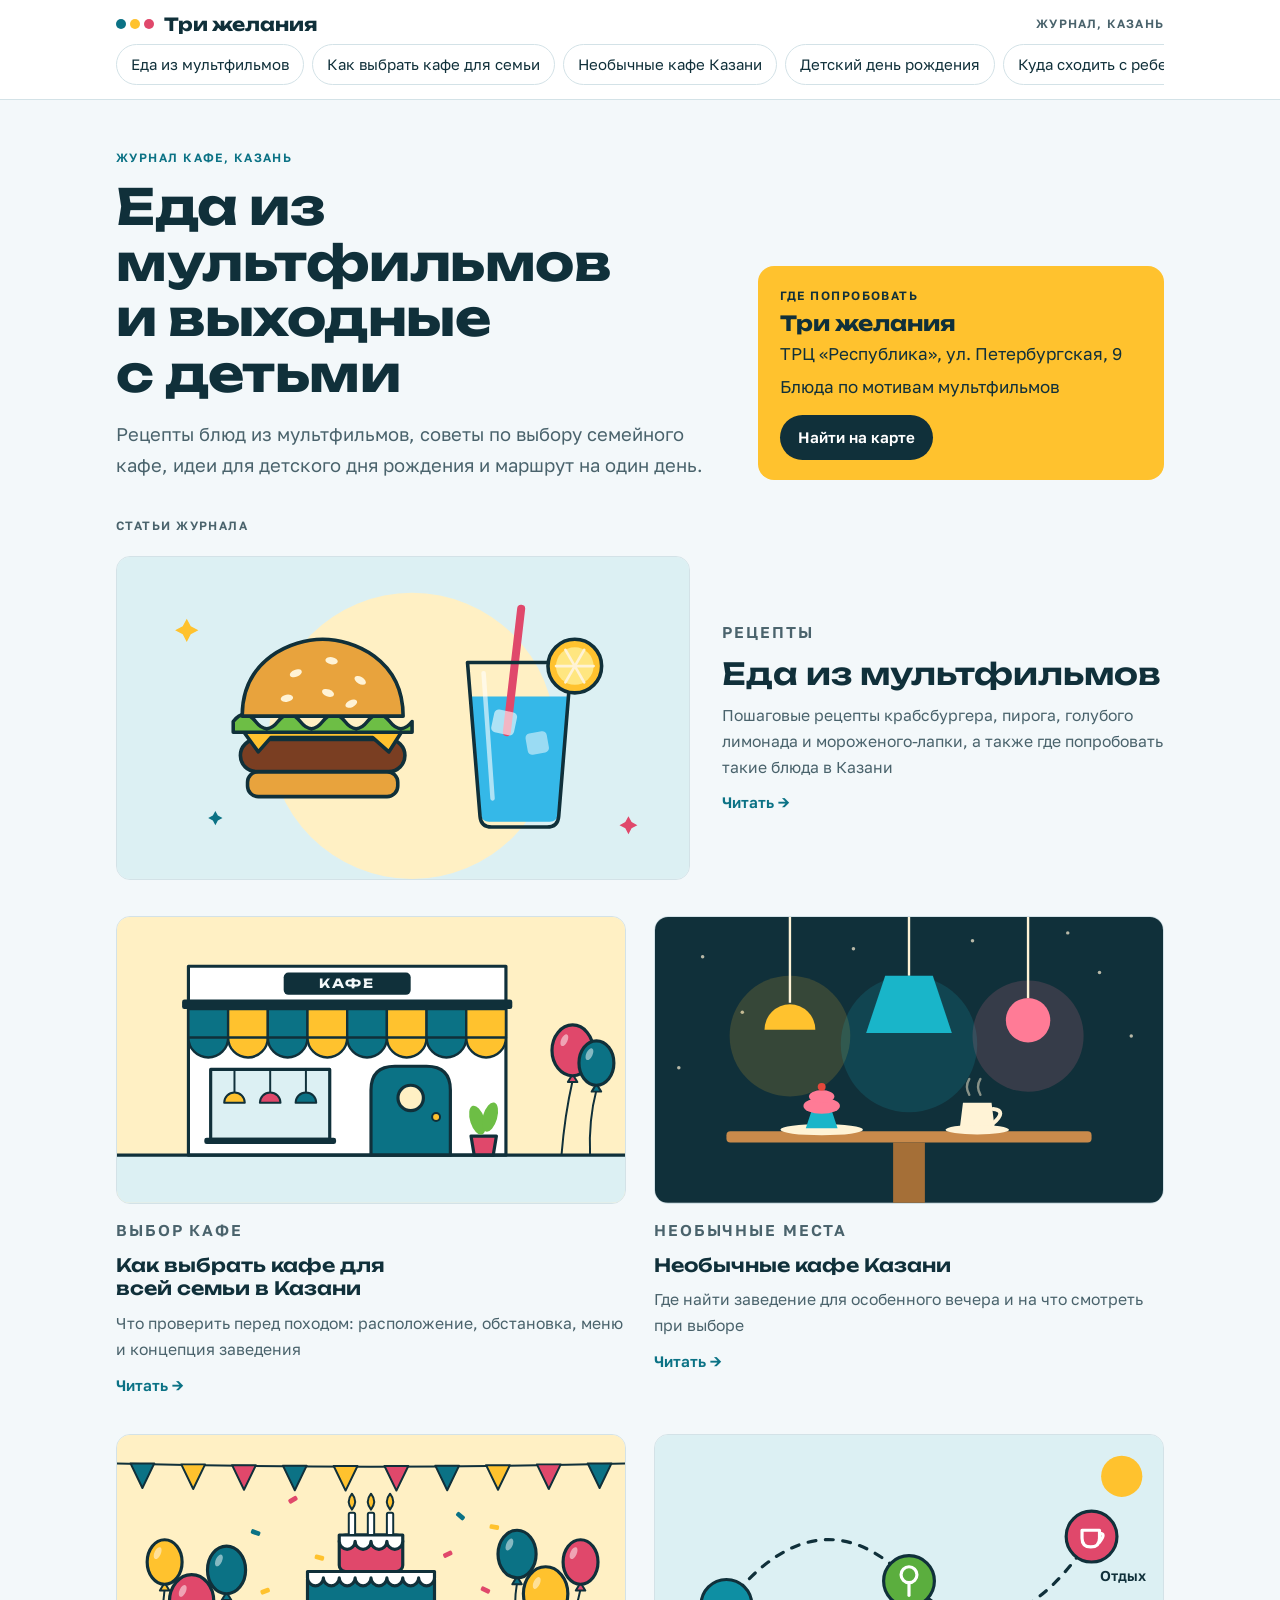
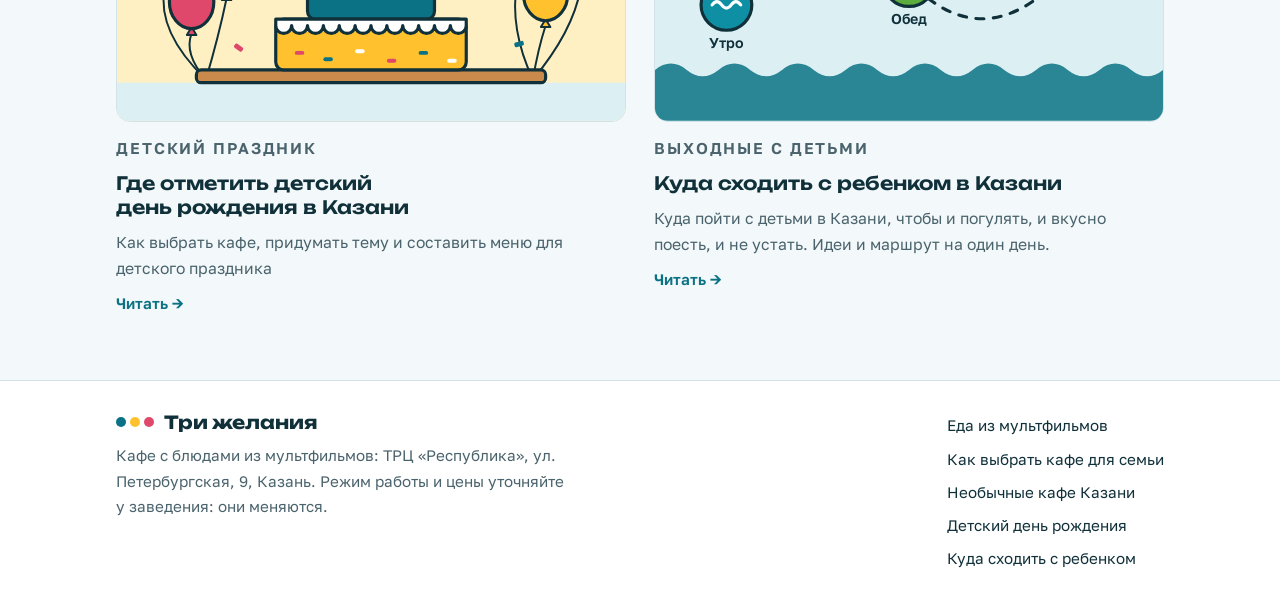
==== index.html @ 980287d1 "first commit" ====
<!doctype html><html><head><meta charset=utf8><meta name=viewport content="width=device-width,initial-scale=1,viewport-fit=cover"><style>:root{color-scheme:light;box-sizing:border-box;padding-top:env(safe-area-inset-top,0px);padding-bottom:env(safe-area-inset-bottom,0px)}html{scroll-padding-top:env(safe-area-inset-top,0px)}body{margin:0;padding:0;font:14px -apple-system,BlinkMacSystemFont,sans-serif;background:#fff;color:#000}img{max-width:100%}[hidden]:not([hidden=until-found i]){display:none!important}</style></head><body>
<title>Журнал «Три желания»</title><meta name="claude:viewport-fit-sides" content="cover"><meta name="description" content="Рецепты блюд из мультфильмов, советы по выбору семейного кафе, идеи для детского дня рождения и маршруты для выходных с детьми в Казани."><meta property="og:title" content="Журнал «Три желания»"><meta property="og:description" content="Рецепты блюд из мультфильмов, советы по выбору семейного кафе, идеи для детского дня рождения и маршруты для выходных с детьми в Казани."><meta property="og:type" content="website"><meta property="og:locale" content="ru_RU"><link rel="preconnect" href="https://fonts.googleapis.com"><link rel="preconnect" href="https://fonts.gstatic.com" crossorigin><link rel="stylesheet" href="https://fonts.googleapis.com/css2?family=Golos+Text:wght@400;500;600;700&family=Unbounded:wght@500;600;700&display=swap"><style>/* Сетка 1080px. На статье колонка текста 680px и липкая карточка кафе справа. Бирюза + солнечно-жёлтый + ягодный, Unbounded для заголовков, Golos Text для текста. */
:root{
  --bg:#F3F8FA; --surface:#FFFFFF; --ink:#10303A; --ink-2:#4A636C; --line:#D3E2E7;
  --sea:#0B7285; --sea-soft:#DCF0F3; --sun:#FFC22E; --sun-soft:#FFF0C4; --berry:#E0486B;
  --on-sun:#10303A; --on-sun-text:#FFFFFF;
  --f-display:'Unbounded','Arial Black',system-ui,sans-serif;
  --f-body:'Golos Text',system-ui,-apple-system,'Segoe UI',Roboto,Arial,sans-serif;
}
@media (prefers-color-scheme:dark){
  :root:not([data-theme="light"]){
    --bg:#0C1A20; --surface:#13262E; --ink:#E6F2F5; --ink-2:#9DB6BE; --line:#25414B;
    --sea:#5CD6E6; --sea-soft:#12363F; --sun:#FFC94D; --sun-soft:#3A3216; --berry:#FF7B96;
    color-scheme:dark;
  }
}
:root[data-theme="dark"]{
  --bg:#0C1A20; --surface:#13262E; --ink:#E6F2F5; --ink-2:#9DB6BE; --line:#25414B;
  --sea:#5CD6E6; --sea-soft:#12363F; --sun:#FFC94D; --sun-soft:#3A3216; --berry:#FF7B96;
  color-scheme:dark;
}

*,*::before,*::after{box-sizing:border-box}
:root{padding-block:env(safe-area-inset-top,0px) env(safe-area-inset-bottom,0px)}
html{-webkit-text-size-adjust:100%}
body{margin:0;background:var(--bg);color:var(--ink);font:400 17px/1.65 var(--f-body);-webkit-font-smoothing:antialiased}
a{color:var(--sea);text-underline-offset:3px}
a:focus-visible{outline:3px solid var(--sea);outline-offset:3px;border-radius:4px}
h1,h2,h3,h4{margin:0}

.wrap{max-width:1080px;margin:0 auto;padding-left:max(16px,env(safe-area-inset-left,0px));padding-right:max(16px,env(safe-area-inset-right,0px))}

/* Шапка */
.site-head{background:var(--surface);border-bottom:1px solid var(--line)}
.head-row{display:flex;align-items:center;justify-content:space-between;gap:12px;padding-block:14px 10px}
.logo{display:flex;align-items:center;gap:10px;font:700 18px/1 var(--f-display);color:var(--ink);text-decoration:none}
.dots{display:flex;gap:4px}
.dots i{display:block;width:10px;height:10px;border-radius:50%}
.dots i:nth-child(1){background:var(--sea)}
.dots i:nth-child(2){background:var(--sun)}
.dots i:nth-child(3){background:var(--berry)}
.head-sub{font-size:12px;letter-spacing:.1em;text-transform:uppercase;color:var(--ink-2);font-weight:600}
.nav{display:flex;gap:8px;overflow-x:auto;padding-bottom:14px;scrollbar-width:thin}
.nav a{flex:none;white-space:nowrap;padding:7px 14px;border-radius:999px;font-size:15px;color:var(--ink);text-decoration:none;border:1px solid var(--line);transition:border-color .15s}
.nav a:hover{border-color:var(--sea)}
.nav a[aria-current="page"]{background:var(--ink);color:var(--bg);border-color:var(--ink)}

/* Главная */
.hero{padding-block:48px 36px}
.hero-grid{display:grid;grid-template-columns:minmax(0,1.5fr) minmax(0,1fr);gap:32px;align-items:end}
.eyebrow{margin:0;font-size:12px;letter-spacing:.12em;text-transform:uppercase;color:var(--sea);font-weight:600}
.hero h1{font:700 clamp(1.9rem,4.6vw,3.1rem)/1.12 var(--f-display);margin:12px 0 18px;text-wrap:balance;letter-spacing:-.01em}
.hero .lead{margin:0;font-size:1.15rem;max-width:34em;color:var(--ink-2)}
.sec-title{font-size:12px;letter-spacing:.12em;text-transform:uppercase;color:var(--ink-2);font-weight:600;margin:0 0 20px}
.grid{display:grid;grid-template-columns:repeat(2,minmax(0,1fr));gap:36px 28px;padding-bottom:64px}
.card{display:flex;flex-direction:column;gap:14px;text-decoration:none;color:var(--ink);min-width:0}
.card.feat{grid-column:1/-1;display:grid;grid-template-columns:minmax(0,1.3fr) minmax(0,1fr);gap:32px;align-items:center}
.card .art{border-radius:14px;overflow:hidden;border:1px solid var(--line)}
.card .art svg,.hero-art svg{display:block;width:100%;height:auto}
.card .txt{display:flex;flex-direction:column;gap:10px;min-width:0}
.card h2{font:600 1.15rem/1.3 var(--f-display);text-wrap:balance;transition:color .15s}
.card.feat h2{font-size:clamp(1.35rem,2.8vw,1.9rem);line-height:1.2}
.card p{margin:0;color:var(--ink-2);font-size:.98rem}
.card:hover h2{color:var(--sea)}
.card:focus-visible{outline:3px solid var(--sea);outline-offset:6px;border-radius:8px}
.read{font-weight:600;color:var(--sea);font-size:.95rem}

/* Карточка кафе */
.cafe{background:var(--sun);color:var(--on-sun);border-radius:16px;padding:20px 22px;display:grid;gap:6px}
.cafe .k{margin:0;font-size:12px;letter-spacing:.12em;text-transform:uppercase;font-weight:600}
.cafe .n{margin:0;font:700 1.3rem/1.2 var(--f-display)}
.cafe address{font-style:normal;line-height:1.45}
.cafe p{margin:0}
.btn{display:inline-block;margin-top:8px;justify-self:start;background:var(--on-sun);color:var(--on-sun-text);padding:10px 18px;border-radius:999px;font-weight:600;font-size:.95rem;text-decoration:none}
.btn:focus-visible{outline:3px solid var(--on-sun);outline-offset:3px}

/* Статья */
.crumbs{font-size:14px;color:var(--ink-2);padding-top:24px}
.crumbs a{color:var(--ink-2)}
.art-head{padding-block:14px 26px;max-width:900px}
.art-head h1{font:700 clamp(1.45rem,3.4vw,2.25rem)/1.22 var(--f-display);margin:10px 0 16px;text-wrap:balance}
.deck{margin:0;font-size:1.2rem;color:var(--ink-2);max-width:40em}
.hero-art{border-radius:16px;overflow:hidden;border:1px solid var(--line);margin-bottom:40px}
.layout{display:grid;grid-template-columns:minmax(0,680px) minmax(0,300px);gap:64px;align-items:start;padding-bottom:72px}
.prose{min-width:0;display:flex;flex-direction:column;gap:1rem}
.prose p{margin:0}
.prose .lead{font-size:1.15rem}
.prose h2{font:700 1.55rem/1.25 var(--f-body);margin-top:1.75rem;text-wrap:balance}
.prose h3{font:700 1.25rem/1.3 var(--f-body);margin-top:.75rem;text-wrap:balance}
.prose h4{font:600 1.05rem/1.4 var(--f-body);margin-top:.25rem}
.prose ul,.prose ol{margin:0;padding-left:1.25rem;display:grid;gap:6px}
.prose li::marker{color:var(--sea)}
.learn{background:var(--sea-soft);border-radius:14px;padding:18px 22px}
.learn .label{font-size:12px;letter-spacing:.12em;text-transform:uppercase;font-weight:600;color:var(--sea);margin-bottom:8px}
.learn ul{gap:4px}
ol.quick,ol.steps{list-style:none;padding:0}
ol.quick{gap:12px}
ol.quick li{counter-increment:q;display:grid;grid-template-columns:34px minmax(0,1fr);gap:14px;align-items:start}
ol.quick{counter-reset:q}
ol.quick li::before{content:counter(q);display:grid;place-items:center;width:34px;height:34px;border-radius:50%;background:var(--ink);color:var(--bg);font:700 13px/1 var(--f-display)}
ol.quick li span{padding-top:4px}
ul.check{list-style:none;padding:0;gap:8px}
ul.check li{display:grid;grid-template-columns:20px minmax(0,1fr);gap:12px}
ul.check li::before{content:"";width:18px;height:18px;margin-top:5px;border:2px solid var(--sea);border-radius:5px}
.tbl{overflow-x:auto;border:1px solid var(--line);border-radius:12px;background:var(--surface)}
.tbl table{width:100%;min-width:420px;border-collapse:collapse;font-size:.97rem;font-variant-numeric:tabular-nums}
.tbl th{background:var(--sea-soft);text-align:left;font-size:12px;letter-spacing:.08em;text-transform:uppercase;font-weight:600;padding:12px 16px}
.tbl td{padding:12px 16px;border-top:1px solid var(--line);vertical-align:top}
.tbl td:first-child{font-weight:600}
.tip{background:var(--sun-soft);border-radius:10px;padding:12px 16px}
.places{display:grid;grid-template-columns:repeat(2,minmax(0,1fr));gap:22px 28px}
.place{border-top:2px solid var(--ink);padding-top:12px;display:grid;gap:6px;align-content:start}
.place h4{margin:0}
.place p{font-size:.98rem}

/* Рецепт */
.recipe{position:relative;margin-top:2rem;background:var(--surface);border:1px solid var(--line);border-radius:16px;padding:22px;display:grid;gap:20px}
.recipe>svg{position:absolute;right:18px;top:-44px;width:72px;height:72px}
.r-head{display:flex;align-items:center;gap:18px;flex-wrap:wrap}
.r-head svg{width:72px;height:72px;flex:none}
.meta{display:flex;flex-wrap:wrap;gap:8px 12px;margin:0}
.meta div{background:var(--sea-soft);border-radius:10px;padding:8px 12px}
.meta dt{font-size:11px;letter-spacing:.1em;text-transform:uppercase;color:var(--ink-2);font-weight:600}
.meta dd{margin:0;font-weight:600}
.r-body{display:grid;grid-template-columns:minmax(0,1fr) minmax(0,1.35fr);gap:24px}
.recipe h4{margin:0 0 10px;font-size:12px;letter-spacing:.1em;text-transform:uppercase;color:var(--ink-2);font-weight:600}
.recipe ul{padding-left:1.1rem;gap:4px}
ol.steps{gap:10px;margin:0}
ol.steps{counter-reset:s}
ol.steps li{counter-increment:s;display:grid;grid-template-columns:22px minmax(0,1fr);gap:10px}
ol.steps li::before{content:counter(s);font:700 15px/1.65 var(--f-display);color:var(--sea)}

/* Низ статьи */
.pager{display:grid;grid-template-columns:repeat(2,minmax(0,1fr));gap:16px;margin-top:2rem}
.pager a{display:grid;gap:4px;padding:16px 18px;border:1px solid var(--line);border-radius:12px;text-decoration:none;color:var(--ink);background:var(--surface);transition:border-color .15s}
.pager a:hover{border-color:var(--sea)}
.pager small{font-size:12px;letter-spacing:.1em;text-transform:uppercase;color:var(--ink-2);font-weight:600}
.pager b{font-weight:600;line-height:1.35}
.pager .next{text-align:right}
.aside{position:sticky;top:calc(20px + env(safe-area-inset-top,0px));display:grid;gap:28px}
.more h3{font:600 12px/1.4 var(--f-body);letter-spacing:.12em;text-transform:uppercase;color:var(--ink-2);margin-bottom:6px}
.more a{display:block;padding:12px 0;border-top:1px solid var(--line);color:var(--ink);text-decoration:none;font-weight:500;line-height:1.4}
.more a:hover{color:var(--sea)}
.more a small{display:block;font-size:12px;color:var(--ink-2);font-weight:500}

/* Подвал */
.site-foot{background:var(--surface);border-top:1px solid var(--line)}
.foot{display:flex;flex-wrap:wrap;gap:28px 56px;justify-content:space-between;padding-block:32px}
.foot p{margin:0;color:var(--ink-2);font-size:.95rem;max-width:30em}
.foot .logo{margin-bottom:12px}
.foot ul{list-style:none;margin:0;padding:0;display:grid;gap:8px;font-size:.95rem}
.foot ul a{color:var(--ink);text-decoration:none}
.foot ul a:hover{color:var(--sea)}

/* Иллюстрации */
.a-bg1{fill:var(--sea-soft)}.a-bg2{fill:var(--sun-soft)}.a-surface{fill:var(--surface)}.a-ink{fill:var(--ink)}
.a-sea{fill:var(--sea)}.a-sun{fill:var(--sun)}.a-berry{fill:var(--berry)}
.o{stroke:var(--ink);stroke-width:4;stroke-linejoin:round;stroke-linecap:round}
.o3{stroke:var(--ink);stroke-width:3;stroke-linejoin:round;stroke-linecap:round}
.o2{stroke:var(--ink);stroke-width:2.5;stroke-linejoin:round}
.str{fill:none;stroke:var(--ink);stroke-width:2.5;stroke-linecap:round}
.bun{fill:#E8A33D}.patty{fill:#7A3E22}.leaf{fill:#6DBE45}.cheese{fill:#FFC22E}.blue{fill:#35B8E8}.cream{fill:#FFF3D6}
.choco{fill:#6B3A22}.night{fill:#10303A}.wood{fill:#C98A4B}.wood2{fill:#A56F37}.red{fill:#E5483B}.lem{fill:#FFE680}
.teal{fill:#0E8FA3}.pink{fill:#FF7B96}.aqua{fill:#19B5C9}.flame{fill:#FFC22E}.hl{fill:#fff;fill-opacity:.5}
.straw{fill:none;stroke:var(--berry);stroke-width:9;stroke-linecap:round}
.sign-t{font:700 16px 'Unbounded',sans-serif;fill:var(--bg);letter-spacing:.15em}
.lbl{font:600 18px 'Golos Text',system-ui,sans-serif;fill:var(--ink)}
.ic{fill:none;stroke:#fff;stroke-width:4;stroke-linecap:round;stroke-linejoin:round}
.route{fill:none;stroke:var(--ink);stroke-width:4;stroke-dasharray:10 12;stroke-linecap:round}
.mug{fill:none;stroke:#FFF3D6;stroke-width:5;stroke-linecap:round}
.steam{fill:none;stroke:#FFF3D6;stroke-opacity:.5;stroke-width:3;stroke-linecap:round}
.drip{fill:none;stroke:#6B3A22;stroke-width:5;stroke-linecap:round}
.ico .o{stroke-width:3}

@media (max-width:960px){
  .layout{grid-template-columns:minmax(0,1fr);gap:44px}
  .aside{position:static}
}
@media (max-width:820px){
  .hero-grid{grid-template-columns:minmax(0,1fr)}
}
@media (max-width:720px){
  body{font-size:16.5px}
  .grid{grid-template-columns:minmax(0,1fr)}
  .card.feat{grid-template-columns:minmax(0,1fr);gap:14px}
  .places{grid-template-columns:minmax(0,1fr)}
  .prose h2{font-size:1.4rem}
  .hero{padding-block:32px 28px}
}
@media (max-width:640px){
  .r-body{grid-template-columns:minmax(0,1fr)}
  .pager{grid-template-columns:minmax(0,1fr)}
  .pager .next{text-align:left}
  .recipe{padding:18px}
}
@media (prefers-reduced-motion:reduce){*{transition:none!important}}
</style><header class="site-head"><div class="wrap"><div class="head-row"><a class="logo" href="index.html"><span class="dots" aria-hidden="true"><i></i><i></i><i></i></span>Три желания</a><span class="head-sub">Журнал, Казань</span></div><nav class="nav" aria-label="Статьи журнала"><a href="eda-iz-multfilmov.html">Еда из мультфильмов</a><a href="kafe-dlya-semi.html">Как выбрать кафе для семьи</a><a href="neobychnye-kafe.html">Необычные кафе Казани</a><a href="detskiy-den-rozhdeniya.html">Детский день рождения</a><a href="kuda-shodit-s-rebenkom.html">Куда сходить с ребенком</a></nav></div></header><section class="hero"><div class="wrap"><div class="hero-grid"><div><p class="eyebrow">Журнал кафе, Казань</p><h1>Еда из мультфильмов и выходные с детьми</h1><p class="lead">Рецепты блюд из мультфильмов, советы по выбору семейного кафе, идеи для детского дня рождения и маршрут на один день.</p></div><div class="cafe"><p class="k">Где попробовать</p><p class="n">Три желания</p><address>ТРЦ «Республика», ул. Петербургская, 9</address><p>Блюда по мотивам мультфильмов</p><a class="btn" href="https://yandex.ru/maps/?text=%D0%9A%D0%B0%D0%B7%D0%B0%D0%BD%D1%8C%2C%20%D1%83%D0%BB%D0%B8%D1%86%D0%B0%20%D0%9F%D0%B5%D1%82%D0%B5%D1%80%D0%B1%D1%83%D1%80%D0%B3%D1%81%D0%BA%D0%B0%D1%8F%2C%209" target="_blank" rel="noopener">Найти на карте</a></div></div></div></section><main class="wrap"><h2 class="sec-title">Статьи журнала</h2><div class="grid"><a class="card feat" href="eda-iz-multfilmov.html"><div class="art"><svg viewBox="0 0 640 360" xmlns="http://www.w3.org/2000/svg" role="img" aria-label="Бургер и стакан голубого лимонада" class=""><rect width="640" height="360" class="a-bg1"/><circle cx="330" cy="200" r="160" class="a-bg2"/><rect x="146" y="240" width="168" height="28" rx="12" class="bun o"/><rect x="138" y="204" width="184" height="36" rx="18" class="patty o"/><path d="M142 196 H318 L304 218 L286 202 H172 L158 218 Z" class="cheese o"/><path d="M130 184 q12.5 -16 25 0 t25 0 t25 0 t25 0 t25 0 t25 0 t25 0 t25 0 v12 h-200 z" class="leaf o"/><path d="M140 178 C140 114 196 92 230 92 C264 92 320 114 320 178 Z" class="bun o"/><ellipse cx="200" cy="130" rx="7" ry="4" class="cream" transform="rotate(-20 200 130)"/><ellipse cx="240" cy="116" rx="7" ry="4" class="cream" transform="rotate(10 240 116)"/><ellipse cx="272" cy="138" rx="7" ry="4" class="cream" transform="rotate(30 272 138)"/><ellipse cx="190" cy="158" rx="7" ry="4" class="cream" transform="rotate(-10 190 158)"/><ellipse cx="236" cy="152" rx="7" ry="4" class="cream" transform="rotate(20 236 152)"/><ellipse cx="262" cy="164" rx="7" ry="4" class="cream" transform="rotate(-25 262 164)"/><path d="M396 156 H504 L493 288 Q492 296 484 296 H416 Q408 296 407 288 Z" class="blue"/><path d="M452 58 L436 196" class="straw"/><rect x="420" y="172" width="26" height="26" rx="5" fill="#fff" fill-opacity=".6" transform="rotate(12 433 185)"/><rect x="458" y="196" width="24" height="24" rx="5" fill="#fff" fill-opacity=".5" transform="rotate(-10 470 208)"/><path d="M392 118 H508 L494 290 Q493 302 481 302 H419 Q407 302 406 290 Z" fill="none" class="o"/><path d="M410 130 L420 270" stroke="#fff" stroke-opacity=".6" stroke-width="5" stroke-linecap="round" fill="none"/><circle cx="512" cy="122" r="30" class="a-sun o"/><circle cx="512" cy="122" r="21" class="lem"/><path d="M491.0 122.0 L533.0 122.0" stroke="#FFF3D6" stroke-width="3" stroke-linecap="round"/><path d="M501.5 103.8 L522.5 140.2" stroke="#FFF3D6" stroke-width="3" stroke-linecap="round"/><path d="M522.5 103.8 L501.5 140.2" stroke="#FFF3D6" stroke-width="3" stroke-linecap="round"/><polygon points="78.0,69.0 82.5,77.5 91.0,82.0 82.5,86.5 78.0,95.0 73.5,86.5 65.0,82.0 73.5,77.5" class="a-sun"/><polygon points="572.0,290.0 575.5,296.5 582.0,300.0 575.5,303.5 572.0,310.0 568.5,303.5 562.0,300.0 568.5,296.5" class="a-berry"/><polygon points="110.0,284.0 112.8,289.2 118.0,292.0 112.8,294.8 110.0,300.0 107.2,294.8 102.0,292.0 107.2,289.2" class="a-sea"/></svg></div><div class="txt"><p class="eyebrow">Рецепты</p><h2>Еда из мультфильмов</h2><p>Пошаговые рецепты крабсбургера, пирога, голубого лимонада и мороженого-лапки, а также где попробовать такие блюда в Казани</p><span class="read">Читать →</span></div></a><a class="card" href="kafe-dlya-semi.html"><div class="art"><svg viewBox="0 0 640 360" xmlns="http://www.w3.org/2000/svg" role="img" aria-label="Фасад семейного кафе с полосатым навесом и воздушными шарами" class=""><rect width="640" height="360" class="a-bg2"/><rect y="300" width="640" height="60" class="a-bg1"/><path d="M574 206 Q564 250.0 560 300" class="str"/><path d="M568 208 L574 198 L580 208 Z" class="a-berry o2"/><ellipse cx="574" cy="168" rx="26" ry="32" class="a-berry o"/><ellipse cx="563.6" cy="155.2" rx="4" ry="8" class="hl" transform="rotate(25 563.6 155.2)"/><path d="M604 218 Q594 256.0 596 300" class="str"/><path d="M598 220 L604 210 L610 220 Z" class="a-sea o2"/><ellipse cx="604" cy="184" rx="22" ry="28" class="a-sea o"/><ellipse cx="595.2" cy="172.8" rx="4" ry="8" class="hl" transform="rotate(25 595.2 172.8)"/><rect x="90" y="62" width="400" height="238" class="a-surface o"/><rect x="210" y="70" width="160" height="28" rx="6" class="a-ink"/><text x="290" y="90" text-anchor="middle" class="sign-t">КАФЕ</text><rect x="82" y="104" width="416" height="12" rx="3" class="a-ink"/><rect x="90" y="116" width="50" height="36" class="a-sea o3"/><path d="M90 152 a25 25 0 0 0 50 0 Z" class="a-sea o3"/><rect x="140" y="116" width="50" height="36" class="a-sun o3"/><path d="M140 152 a25 25 0 0 0 50 0 Z" class="a-sun o3"/><rect x="190" y="116" width="50" height="36" class="a-sea o3"/><path d="M190 152 a25 25 0 0 0 50 0 Z" class="a-sea o3"/><rect x="240" y="116" width="50" height="36" class="a-sun o3"/><path d="M240 152 a25 25 0 0 0 50 0 Z" class="a-sun o3"/><rect x="290" y="116" width="50" height="36" class="a-sea o3"/><path d="M290 152 a25 25 0 0 0 50 0 Z" class="a-sea o3"/><rect x="340" y="116" width="50" height="36" class="a-sun o3"/><path d="M340 152 a25 25 0 0 0 50 0 Z" class="a-sun o3"/><rect x="390" y="116" width="50" height="36" class="a-sea o3"/><path d="M390 152 a25 25 0 0 0 50 0 Z" class="a-sea o3"/><rect x="440" y="116" width="50" height="36" class="a-sun o3"/><path d="M440 152 a25 25 0 0 0 50 0 Z" class="a-sun o3"/><rect x="118" y="192" width="150" height="88" class="a-bg1 o"/><path d="M148 192 V220" class="str"/><path d="M135 234 a13 13 0 0 1 26 0 Z" class="a-sun o2"/><path d="M193 192 V220" class="str"/><path d="M180 234 a13 13 0 0 1 26 0 Z" class="a-berry o2"/><path d="M238 192 V220" class="str"/><path d="M225 234 a13 13 0 0 1 26 0 Z" class="a-sea o2"/><rect x="110" y="278" width="166" height="8" rx="3" class="a-ink"/><path d="M320 300 V218 Q320 188 350 188 H390 Q420 188 420 218 V300 Z" class="a-sea o"/><circle cx="370" cy="228" r="16" class="a-bg2 o"/><circle cx="402" cy="252" r="5" class="a-sun o2"/><path d="M446 276 H478 L474 300 H450 Z" class="a-berry o"/><ellipse cx="454" cy="256" rx="9" ry="19" class="leaf" transform="rotate(-18 454 256)"/><ellipse cx="470" cy="252" rx="9" ry="19" class="leaf" transform="rotate(16 470 252)"/><path d="M0 300 H640" fill="none" class="o"/></svg></div><div class="txt"><p class="eyebrow">Выбор кафе</p><h2>Как выбрать кафе для всей семьи в Казани</h2><p>Что проверить перед походом: расположение, обстановка, меню и концепция заведения</p><span class="read">Читать →</span></div></a><a class="card" href="neobychnye-kafe.html"><div class="art"><svg viewBox="0 0 640 360" xmlns="http://www.w3.org/2000/svg" role="img" aria-label="Три подвесных светильника над столом с десертом и чашкой" class=""><rect width="640" height="360" class="night"/><circle cx="60" cy="50" r="2.2" fill="#FFF3D6" fill-opacity=".7"/><circle cx="110" cy="120" r="2.2" fill="#FFF3D6" fill-opacity=".7"/><circle cx="250" cy="40" r="2.2" fill="#FFF3D6" fill-opacity=".7"/><circle cx="400" cy="30" r="2.2" fill="#FFF3D6" fill-opacity=".7"/><circle cx="560" cy="70" r="2.2" fill="#FFF3D6" fill-opacity=".7"/><circle cx="600" cy="150" r="2.2" fill="#FFF3D6" fill-opacity=".7"/><circle cx="30" cy="190" r="2.2" fill="#FFF3D6" fill-opacity=".7"/><circle cx="520" cy="20" r="2.2" fill="#FFF3D6" fill-opacity=".7"/><circle cx="350" cy="110" r="2.2" fill="#FFF3D6" fill-opacity=".7"/><circle cx="170" cy="150" r="76" fill="#FFC22E" fill-opacity=".16"/><circle cx="320" cy="160" r="86" fill="#19B5C9" fill-opacity=".16"/><circle cx="470" cy="150" r="70" fill="#FF7B96" fill-opacity=".16"/><path d="M170 0 V108 M320 0 V74 M470 0 V102" stroke="#FFF3D6" stroke-width="3" fill="none"/><path d="M138 142 a32 32 0 0 1 64 0 Z" class="flame"/><path d="M290 74 H350 L374 146 H266 Z" class="aqua"/><circle cx="470" cy="130" r="28" class="pink"/><rect x="90" y="270" width="460" height="14" rx="5" class="wood"/><rect x="300" y="284" width="40" height="76" class="wood2"/><ellipse cx="210" cy="268" rx="52" ry="7" class="cream"/><path d="M190 266 L198 242 H222 L230 266 Z" class="aqua"/><ellipse cx="210" cy="238" rx="23" ry="10" class="pink"/><ellipse cx="210" cy="226" rx="16" ry="8" class="pink"/><circle cx="210" cy="214" r="5" class="red"/><path d="M384 266 L388 234 H424 L428 266 Z" class="cream"/><path d="M426 242 q18 2 0 18" class="mug"/><path d="M396 224 q-6 -10 0 -20 M410 224 q-6 -10 0 -20" class="steam"/><ellipse cx="406" cy="268" rx="40" ry="6" class="cream"/></svg></div><div class="txt"><p class="eyebrow">Необычные места</p><h2>Необычные кафе Казани</h2><p>Где найти заведение для особенного вечера и на что смотреть при выборе</p><span class="read">Читать →</span></div></a><a class="card" href="detskiy-den-rozhdeniya.html"><div class="art"><svg viewBox="0 0 640 360" xmlns="http://www.w3.org/2000/svg" role="img" aria-label="Праздничный торт со свечами, гирлянда и воздушные шары" class=""><rect width="640" height="360" class="a-bg2"/><rect y="312" width="640" height="48" class="a-bg1"/><path d="M0 36 Q320 44 640 36" class="str"/><path d="M17.0 35.8 L47.0 35.8 L32.0 66.8 Z" class="a-sea o2"/><path d="M81.0 37.0 L111.0 37.0 L96.0 68.0 Z" class="a-sun o2"/><path d="M145.0 38.0 L175.0 38.0 L160.0 69.0 Z" class="a-berry o2"/><path d="M209.0 38.6 L239.0 38.6 L224.0 69.6 Z" class="a-sea o2"/><path d="M273.0 39.0 L303.0 39.0 L288.0 70.0 Z" class="a-sun o2"/><path d="M337.0 39.0 L367.0 39.0 L352.0 70.0 Z" class="a-berry o2"/><path d="M401.0 38.6 L431.0 38.6 L416.0 69.6 Z" class="a-sea o2"/><path d="M465.0 38.0 L495.0 38.0 L480.0 69.0 Z" class="a-sun o2"/><path d="M529.0 37.0 L559.0 37.0 L544.0 68.0 Z" class="a-berry o2"/><path d="M593.0 35.8 L623.0 35.8 L608.0 66.8 Z" class="a-sea o2"/><path d="M94 250 Q84 276.0 112 308" class="str"/><path d="M88 252 L94 242 L100 252 Z" class="a-berry o2"/><ellipse cx="94" cy="210" rx="28" ry="34" class="a-berry o"/><ellipse cx="82.8" cy="196.4" rx="4" ry="8" class="hl" transform="rotate(25 82.8 196.4)"/><path d="M138 206 Q128 254.0 112 308" class="str"/><path d="M132 208 L138 198 L144 208 Z" class="a-sea o2"/><ellipse cx="138" cy="170" rx="24" ry="30" class="a-sea o"/><ellipse cx="128.4" cy="158.0" rx="4" ry="8" class="hl" transform="rotate(25 128.4 158.0)"/><path d="M60 194 Q50 248.0 112 308" class="str"/><path d="M54 196 L60 186 L66 196 Z" class="a-sun o2"/><ellipse cx="60" cy="160" rx="22" ry="28" class="a-sun o"/><ellipse cx="51.2" cy="148.8" rx="4" ry="8" class="hl" transform="rotate(25 51.2 148.8)"/><path d="M540 240 Q530 271.0 524 308" class="str"/><path d="M534 242 L540 232 L546 242 Z" class="a-sun o2"/><ellipse cx="540" cy="200" rx="28" ry="34" class="a-sun o"/><ellipse cx="528.8" cy="186.4" rx="4" ry="8" class="hl" transform="rotate(25 528.8 186.4)"/><path d="M584 194 Q574 248.0 524 308" class="str"/><path d="M578 196 L584 186 L590 196 Z" class="a-berry o2"/><ellipse cx="584" cy="160" rx="22" ry="28" class="a-berry o"/><ellipse cx="575.2" cy="148.8" rx="4" ry="8" class="hl" transform="rotate(25 575.2 148.8)"/><path d="M504 186 Q494 244.0 524 308" class="str"/><path d="M498 188 L504 178 L510 188 Z" class="a-sea o2"/><ellipse cx="504" cy="150" rx="24" ry="30" class="a-sea o"/><ellipse cx="494.4" cy="138.0" rx="4" ry="8" class="hl" transform="rotate(25 494.4 138.0)"/><rect x="100" y="296" width="440" height="16" rx="6" class="wood o"/><rect x="200" y="232" width="240" height="64" rx="10" class="a-sun o"/><rect x="240" y="172" width="160" height="60" rx="10" class="a-sea o"/><rect x="280" y="126" width="80" height="46" rx="8" class="a-berry o"/><path d="M200 240 a10 10 0 0 0 20 0 a10 10 0 0 0 20 0 a10 10 0 0 0 20 0 a10 10 0 0 0 20 0 a10 10 0 0 0 20 0 a10 10 0 0 0 20 0 a10 10 0 0 0 20 0 a10 10 0 0 0 20 0 a10 10 0 0 0 20 0 a10 10 0 0 0 20 0 a10 10 0 0 0 20 0 a10 10 0 0 0 20 0 V232 H200 Z" class="a-surface o"/><path d="M240 180 a10 10 0 0 0 20 0 a10 10 0 0 0 20 0 a10 10 0 0 0 20 0 a10 10 0 0 0 20 0 a10 10 0 0 0 20 0 a10 10 0 0 0 20 0 a10 10 0 0 0 20 0 a10 10 0 0 0 20 0 V172 H240 Z" class="a-surface o"/><path d="M280 134 a10 10 0 0 0 20 0 a10 10 0 0 0 20 0 a10 10 0 0 0 20 0 a10 10 0 0 0 20 0 V126 H280 Z" class="a-surface o"/><rect x="224" y="272" width="12" height="5" rx="2.5" class="a-berry"/><rect x="260" y="280" width="12" height="5" rx="2.5" class="a-sea"/><rect x="300" y="270" width="12" height="5" rx="2.5" class="a-surface"/><rect x="340" y="282" width="12" height="5" rx="2.5" class="a-berry"/><rect x="380" y="272" width="12" height="5" rx="2.5" class="a-sea"/><rect x="416" y="282" width="12" height="5" rx="2.5" class="a-surface"/><rect x="292" y="98" width="8" height="28" rx="2" class="a-surface o2"/><path d="M296 74 q8 10 0 20 q-8 -10 0 -20 Z" class="flame o2"/><rect x="316" y="98" width="8" height="28" rx="2" class="a-surface o2"/><path d="M320 74 q8 10 0 20 q-8 -10 0 -20 Z" class="flame o2"/><rect x="340" y="98" width="8" height="28" rx="2" class="a-surface o2"/><path d="M344 74 q8 10 0 20 q-8 -10 0 -20 Z" class="flame o2"/><rect x="170" y="118" width="12" height="6" rx="2" class="a-sea" transform="rotate(20 170 118)"/><rect x="215" y="82" width="12" height="6" rx="2" class="a-berry" transform="rotate(-30 215 82)"/><rect x="430" y="96" width="12" height="6" rx="2" class="a-sea" transform="rotate(40 430 96)"/><rect x="470" y="112" width="12" height="6" rx="2" class="a-sun" transform="rotate(10 470 112)"/><rect x="180" y="196" width="12" height="6" rx="2" class="a-sun" transform="rotate(-20 180 196)"/><rect x="460" y="190" width="12" height="6" rx="2" class="a-berry" transform="rotate(25 460 190)"/><rect x="150" y="262" width="12" height="6" rx="2" class="a-berry" transform="rotate(35 150 262)"/><rect x="500" y="262" width="12" height="6" rx="2" class="a-sea" transform="rotate(-15 500 262)"/><rect x="250" y="150" width="12" height="6" rx="2" class="a-sun" transform="rotate(15 250 150)"/><rect x="410" y="150" width="12" height="6" rx="2" class="a-berry" transform="rotate(-25 410 150)"/></svg></div><div class="txt"><p class="eyebrow">Детский праздник</p><h2>Где отметить детский день рождения в Казани</h2><p>Как выбрать кафе, придумать тему и составить меню для детского праздника</p><span class="read">Читать →</span></div></a><a class="card" href="kuda-shodit-s-rebenkom.html"><div class="art"><svg viewBox="0 0 640 360" xmlns="http://www.w3.org/2000/svg" role="img" aria-label="Маршрут на день: утренняя прогулка, обед и отдых" class=""><rect width="640" height="360" class="a-bg1"/><circle cx="588" cy="52" r="26" class="a-sun"/><path d="M0 296 q20 -16 40 0 t40 0 q20 -16 40 0 t40 0 q20 -16 40 0 t40 0 q20 -16 40 0 t40 0 q20 -16 40 0 t40 0 q20 -16 40 0 t40 0 q20 -16 40 0 t40 0 q20 -16 40 0 t40 0 V360 H0 Z" class="a-sea" fill-opacity=".85"/><path d="M90 214 C170 110 250 110 320 184 S470 250 550 128" class="route"/><circle cx="90" cy="214" r="32" class="teal o"/><path d="M72 214 q6 -8 12 0 t12 0 t12 0" class="ic"/><circle cx="320" cy="184" r="32" fill="#5BAE3E" class="o"/><circle cx="320" cy="176" r="10" class="ic"/><path d="M320 186 V202" class="ic"/><circle cx="550" cy="128" r="32" class="a-berry o"/><path d="M538 120 h22 v10 q0 11 -11 11 q-11 0 -11 -11 Z" class="ic"/><path d="M560 124 q9 0 0 11" class="ic"/><text x="90" y="268" text-anchor="middle" class="lbl">Утро</text><text x="320" y="238" text-anchor="middle" class="lbl">Обед</text><text x="590" y="184" text-anchor="middle" class="lbl">Отдых</text></svg></div><div class="txt"><p class="eyebrow">Выходные с детьми</p><h2>Куда сходить с ребенком в Казани</h2><p>Куда пойти с детьми в Казани, чтобы и погулять, и вкусно поесть, и не устать. Идеи и маршрут на один день.</p><span class="read">Читать →</span></div></a></div></main><footer class="site-foot"><div class="wrap foot"><div><a class="logo" href="index.html"><span class="dots" aria-hidden="true"><i></i><i></i><i></i></span>Три желания</a><p>Кафе с блюдами из мультфильмов: ТРЦ «Республика», ул. Петербургская, 9, Казань. Режим работы и цены уточняйте у заведения: они меняются.</p></div><ul><li><a href="eda-iz-multfilmov.html">Еда из мультфильмов</a></li><li><a href="kafe-dlya-semi.html">Как выбрать кафе для семьи</a></li><li><a href="neobychnye-kafe.html">Необычные кафе Казани</a></li><li><a href="detskiy-den-rozhdeniya.html">Детский день рождения</a></li><li><a href="kuda-shodit-s-rebenkom.html">Куда сходить с ребенком</a></li></ul></div></footer>
</body></html>
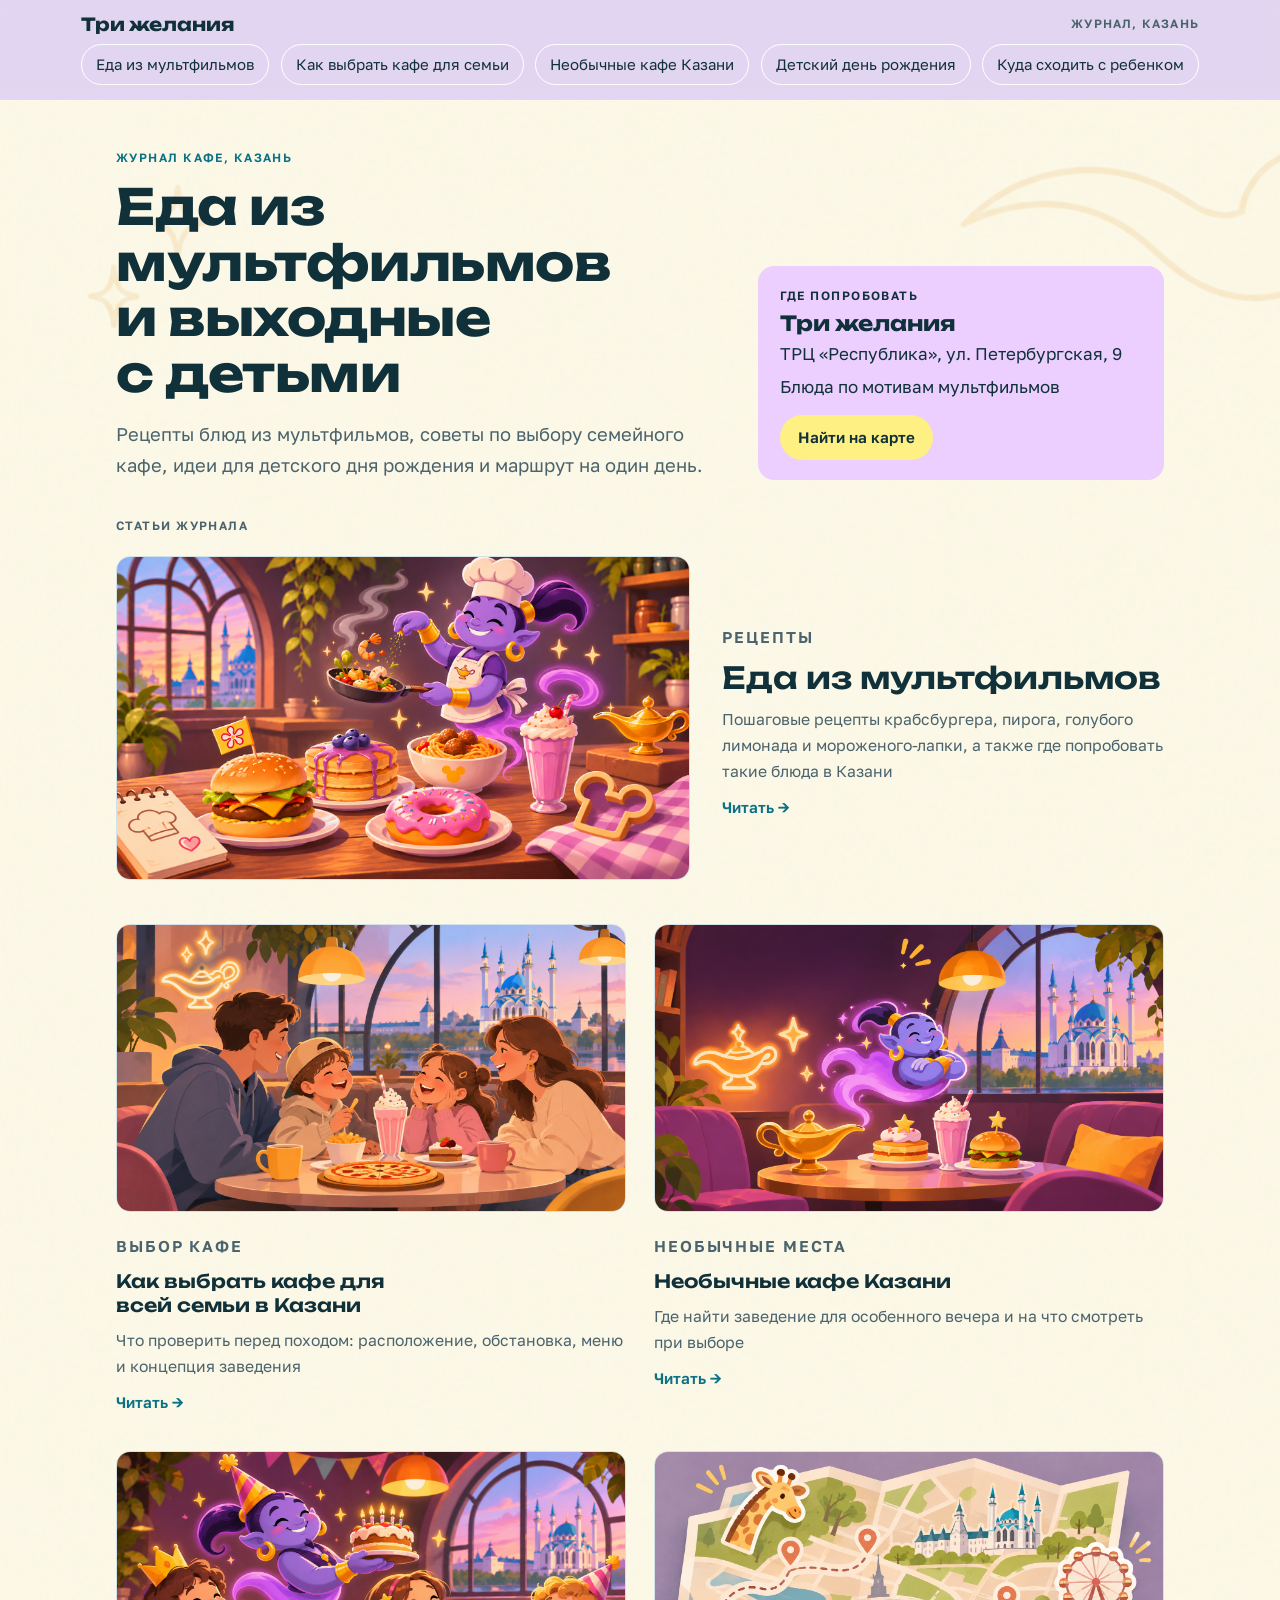
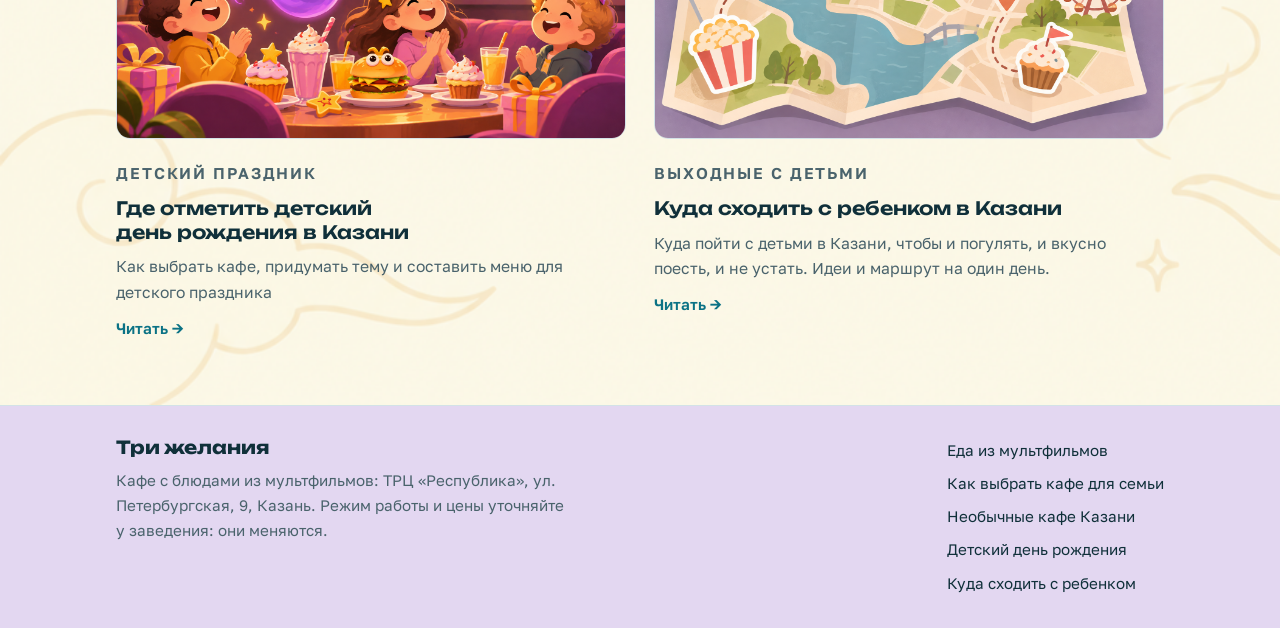
==== commit 350bfbc3: "fix: new fixes" ====
--- a/index.html
+++ b/index.html
@@ -1,198 +1,179 @@
-<!doctype html><html><head><meta charset=utf8><meta name=viewport content="width=device-width,initial-scale=1,viewport-fit=cover"><style>:root{color-scheme:light;box-sizing:border-box;padding-top:env(safe-area-inset-top,0px);padding-bottom:env(safe-area-inset-bottom,0px)}html{scroll-padding-top:env(safe-area-inset-top,0px)}body{margin:0;padding:0;font:14px -apple-system,BlinkMacSystemFont,sans-serif;background:#fff;color:#000}img{max-width:100%}[hidden]:not([hidden=until-found i]){display:none!important}</style></head><body>
-<title>Журнал «Три желания»</title><meta name="claude:viewport-fit-sides" content="cover"><meta name="description" content="Рецепты блюд из мультфильмов, советы по выбору семейного кафе, идеи для детского дня рождения и маршруты для выходных с детьми в Казани."><meta property="og:title" content="Журнал «Три желания»"><meta property="og:description" content="Рецепты блюд из мультфильмов, советы по выбору семейного кафе, идеи для детского дня рождения и маршруты для выходных с детьми в Казани."><meta property="og:type" content="website"><meta property="og:locale" content="ru_RU"><link rel="preconnect" href="https://fonts.googleapis.com"><link rel="preconnect" href="https://fonts.gstatic.com" crossorigin><link rel="stylesheet" href="https://fonts.googleapis.com/css2?family=Golos+Text:wght@400;500;600;700&family=Unbounded:wght@500;600;700&display=swap"><style>/* Сетка 1080px. На статье колонка текста 680px и липкая карточка кафе справа. Бирюза + солнечно-жёлтый + ягодный, Unbounded для заголовков, Golos Text для текста. */
-:root{
-  --bg:#F3F8FA; --surface:#FFFFFF; --ink:#10303A; --ink-2:#4A636C; --line:#D3E2E7;
-  --sea:#0B7285; --sea-soft:#DCF0F3; --sun:#FFC22E; --sun-soft:#FFF0C4; --berry:#E0486B;
-  --on-sun:#10303A; --on-sun-text:#FFFFFF;
-  --f-display:'Unbounded','Arial Black',system-ui,sans-serif;
-  --f-body:'Golos Text',system-ui,-apple-system,'Segoe UI',Roboto,Arial,sans-serif;
-}
-@media (prefers-color-scheme:dark){
-  :root:not([data-theme="light"]){
-    --bg:#0C1A20; --surface:#13262E; --ink:#E6F2F5; --ink-2:#9DB6BE; --line:#25414B;
-    --sea:#5CD6E6; --sea-soft:#12363F; --sun:#FFC94D; --sun-soft:#3A3216; --berry:#FF7B96;
-    color-scheme:dark;
-  }
-}
-:root[data-theme="dark"]{
-  --bg:#0C1A20; --surface:#13262E; --ink:#E6F2F5; --ink-2:#9DB6BE; --line:#25414B;
-  --sea:#5CD6E6; --sea-soft:#12363F; --sun:#FFC94D; --sun-soft:#3A3216; --berry:#FF7B96;
-  color-scheme:dark;
-}
+<!doctype html>
+<html lang="ru">
+<head>
+  <meta charset="utf-8">
+  <meta name="viewport" content="width=device-width, initial-scale=1">
+  <title>Журнал «Три желания»</title>
+  <meta name="description" content="Рецепты блюд из мультфильмов, советы по выбору семейного кафе, идеи для детского дня рождения и маршруты для выходных с детьми в Казани.">
+  <meta property="og:title" content="Журнал «Три желания»">
+  <meta property="og:description" content="Рецепты блюд из мультфильмов, советы по выбору семейного кафе, идеи для детского дня рождения и маршруты для выходных с детьми в Казани.">
+  <meta property="og:type" content="website">
+  <meta property="og:locale" content="ru_RU">
 
-*,*::before,*::after{box-sizing:border-box}
-:root{padding-block:env(safe-area-inset-top,0px) env(safe-area-inset-bottom,0px)}
-html{-webkit-text-size-adjust:100%}
-body{margin:0;background:var(--bg);color:var(--ink);font:400 17px/1.65 var(--f-body);-webkit-font-smoothing:antialiased}
-a{color:var(--sea);text-underline-offset:3px}
-a:focus-visible{outline:3px solid var(--sea);outline-offset:3px;border-radius:4px}
-h1,h2,h3,h4{margin:0}
+  <!-- Шрифты -->
+  <link rel="preconnect" href="https://fonts.googleapis.com">
+  <link rel="preconnect" href="https://fonts.gstatic.com" crossorigin>
+  <link rel="stylesheet" href="https://fonts.googleapis.com/css2?family=Golos+Text:wght@400;500;600;700&family=Unbounded:wght@500;600;700&display=swap">
 
-.wrap{max-width:1080px;margin:0 auto;padding-left:max(16px,env(safe-area-inset-left,0px));padding-right:max(16px,env(safe-area-inset-right,0px))}
+  <!-- Все стили сайта лежат в одном файле -->
+  <link rel="stylesheet" href="css/style.css">
+</head>
+<body>
 
-/* Шапка */
-.site-head{background:var(--surface);border-bottom:1px solid var(--line)}
-.head-row{display:flex;align-items:center;justify-content:space-between;gap:12px;padding-block:14px 10px}
-.logo{display:flex;align-items:center;gap:10px;font:700 18px/1 var(--f-display);color:var(--ink);text-decoration:none}
-.dots{display:flex;gap:4px}
-.dots i{display:block;width:10px;height:10px;border-radius:50%}
-.dots i:nth-child(1){background:var(--sea)}
-.dots i:nth-child(2){background:var(--sun)}
-.dots i:nth-child(3){background:var(--berry)}
-.head-sub{font-size:12px;letter-spacing:.1em;text-transform:uppercase;color:var(--ink-2);font-weight:600}
-.nav{display:flex;gap:8px;overflow-x:auto;padding-bottom:14px;scrollbar-width:thin}
-.nav a{flex:none;white-space:nowrap;padding:7px 14px;border-radius:999px;font-size:15px;color:var(--ink);text-decoration:none;border:1px solid var(--line);transition:border-color .15s}
-.nav a:hover{border-color:var(--sea)}
-.nav a[aria-current="page"]{background:var(--ink);color:var(--bg);border-color:var(--ink)}
+  <!-- ШАПКА: логотип и меню. Одинаковая на всех страницах; у открытой страницы в меню стоит aria-current="page" -->
+  <header class="site-head">
+    <div class="wrap">
+      <div class="head-row">
+        <a class="logo" href="index.html">
+          Три желания
+        </a>
+        <span class="head-sub">Журнал, Казань</span>
+      </div>
+      <nav class="nav" aria-label="Статьи журнала">
+        <a href="eda-iz-multfilmov.html">Еда из мультфильмов</a>
+        <a href="kafe-dlya-semi.html">Как выбрать кафе для семьи</a>
+        <a href="neobychnye-kafe.html">Необычные кафе Казани</a>
+        <a href="detskiy-den-rozhdeniya.html">Детский день рождения</a>
+        <a href="kuda-shodit-s-rebenkom.html">Куда сходить с ребенком</a>
+      </nav>
+    </div>
+  </header>
+  
+  <!-- ОБЩИЙ ФОН: растягивается от верхнего левого угла первого экрана до нижнего правого угла списка статей.
+       Картинка задаётся в css/style.css (класс .page-bg) -->
+  <div class="page-bg">
+    <!-- ПЕРВЫЙ ЭКРАН: заголовок журнала и карточка кафе -->
+    <section class="hero">
+      <div class="wrap">
+        <div class="hero-grid">
+          <div>
+            <p class="eyebrow">Журнал кафе, Казань</p>
+            <h1>Еда из мультфильмов и выходные с детьми</h1>
+            <p class="lead">
+              Рецепты блюд из мультфильмов, советы по выбору семейного кафе, идеи для детского дня рождения и
+              маршрут на один день.
+            </p>
+          </div>
+          <div class="cafe">
+            <p class="k">Где попробовать</p>
+            <p class="n">Три желания</p>
+            <address>ТРЦ «Республика», ул. Петербургская, 9</address>
+            <p>Блюда по мотивам мультфильмов</p>
+            <a class="btn" href="https://yandex.ru/maps/?text=%D0%9A%D0%B0%D0%B7%D0%B0%D0%BD%D1%8C%2C%20%D1%83%D0%BB%D0%B8%D1%86%D0%B0%20%D0%9F%D0%B5%D1%82%D0%B5%D1%80%D0%B1%D1%83%D1%80%D0%B3%D1%81%D0%BA%D0%B0%D1%8F%2C%209" target="_blank" rel="noopener">
+              Найти на карте
+            </a>
+          </div>
+        </div>
+      </div>
+    </section>
 
-/* Главная */
-.hero{padding-block:48px 36px}
-.hero-grid{display:grid;grid-template-columns:minmax(0,1.5fr) minmax(0,1fr);gap:32px;align-items:end}
-.eyebrow{margin:0;font-size:12px;letter-spacing:.12em;text-transform:uppercase;color:var(--sea);font-weight:600}
-.hero h1{font:700 clamp(1.9rem,4.6vw,3.1rem)/1.12 var(--f-display);margin:12px 0 18px;text-wrap:balance;letter-spacing:-.01em}
-.hero .lead{margin:0;font-size:1.15rem;max-width:34em;color:var(--ink-2)}
-.sec-title{font-size:12px;letter-spacing:.12em;text-transform:uppercase;color:var(--ink-2);font-weight:600;margin:0 0 20px}
-.grid{display:grid;grid-template-columns:repeat(2,minmax(0,1fr));gap:36px 28px;padding-bottom:64px}
-.card{display:flex;flex-direction:column;gap:14px;text-decoration:none;color:var(--ink);min-width:0}
-.card.feat{grid-column:1/-1;display:grid;grid-template-columns:minmax(0,1.3fr) minmax(0,1fr);gap:32px;align-items:center}
-.card .art{border-radius:14px;overflow:hidden;border:1px solid var(--line)}
-.card .art svg,.hero-art svg{display:block;width:100%;height:auto}
-.card .txt{display:flex;flex-direction:column;gap:10px;min-width:0}
-.card h2{font:600 1.15rem/1.3 var(--f-display);text-wrap:balance;transition:color .15s}
-.card.feat h2{font-size:clamp(1.35rem,2.8vw,1.9rem);line-height:1.2}
-.card p{margin:0;color:var(--ink-2);font-size:.98rem}
-.card:hover h2{color:var(--sea)}
-.card:focus-visible{outline:3px solid var(--sea);outline-offset:6px;border-radius:8px}
-.read{font-weight:600;color:var(--sea);font-size:.95rem}
+    <!-- СПИСОК СТАТЕЙ: каждая статья это блок <a class="card">. Первая карточка крупная (feat) -->
+    <main class="wrap">
+      <h2 class="sec-title">Статьи журнала</h2>
+      <div class="grid">
+        <!-- Карточка статьи: Еда из мультфильмов -->
+        <a class="card feat" href="eda-iz-multfilmov.html">
+          <div class="art">
+            <!-- Иллюстрация: Бургер и стакан голубого лимонада -->
+            <img src="imgs/еда из мультфильмов.png" class="img_food-from-cartoons">
+          </div>
+          <div class="txt">
+            <p class="eyebrow">Рецепты</p>
 
-/* Карточка кафе */
-.cafe{background:var(--sun);color:var(--on-sun);border-radius:16px;padding:20px 22px;display:grid;gap:6px}
-.cafe .k{margin:0;font-size:12px;letter-spacing:.12em;text-transform:uppercase;font-weight:600}
-.cafe .n{margin:0;font:700 1.3rem/1.2 var(--f-display)}
-.cafe address{font-style:normal;line-height:1.45}
-.cafe p{margin:0}
-.btn{display:inline-block;margin-top:8px;justify-self:start;background:var(--on-sun);color:var(--on-sun-text);padding:10px 18px;border-radius:999px;font-weight:600;font-size:.95rem;text-decoration:none}
-.btn:focus-visible{outline:3px solid var(--on-sun);outline-offset:3px}
+            <h2>Еда из мультфильмов</h2>
+            <p>
+              Пошаговые рецепты крабсбургера, пирога, голубого лимонада и мороженого-лапки, а также где
+              попробовать такие блюда в Казани
+            </p>
+            <span class="read">Читать →</span>
+          </div>
+        </a>
 
-/* Статья */
-.crumbs{font-size:14px;color:var(--ink-2);padding-top:24px}
-.crumbs a{color:var(--ink-2)}
-.art-head{padding-block:14px 26px;max-width:900px}
-.art-head h1{font:700 clamp(1.45rem,3.4vw,2.25rem)/1.22 var(--f-display);margin:10px 0 16px;text-wrap:balance}
-.deck{margin:0;font-size:1.2rem;color:var(--ink-2);max-width:40em}
-.hero-art{border-radius:16px;overflow:hidden;border:1px solid var(--line);margin-bottom:40px}
-.layout{display:grid;grid-template-columns:minmax(0,680px) minmax(0,300px);gap:64px;align-items:start;padding-bottom:72px}
-.prose{min-width:0;display:flex;flex-direction:column;gap:1rem}
-.prose p{margin:0}
-.prose .lead{font-size:1.15rem}
-.prose h2{font:700 1.55rem/1.25 var(--f-body);margin-top:1.75rem;text-wrap:balance}
-.prose h3{font:700 1.25rem/1.3 var(--f-body);margin-top:.75rem;text-wrap:balance}
-.prose h4{font:600 1.05rem/1.4 var(--f-body);margin-top:.25rem}
-.prose ul,.prose ol{margin:0;padding-left:1.25rem;display:grid;gap:6px}
-.prose li::marker{color:var(--sea)}
-.learn{background:var(--sea-soft);border-radius:14px;padding:18px 22px}
-.learn .label{font-size:12px;letter-spacing:.12em;text-transform:uppercase;font-weight:600;color:var(--sea);margin-bottom:8px}
-.learn ul{gap:4px}
-ol.quick,ol.steps{list-style:none;padding:0}
-ol.quick{gap:12px}
-ol.quick li{counter-increment:q;display:grid;grid-template-columns:34px minmax(0,1fr);gap:14px;align-items:start}
-ol.quick{counter-reset:q}
-ol.quick li::before{content:counter(q);display:grid;place-items:center;width:34px;height:34px;border-radius:50%;background:var(--ink);color:var(--bg);font:700 13px/1 var(--f-display)}
-ol.quick li span{padding-top:4px}
-ul.check{list-style:none;padding:0;gap:8px}
-ul.check li{display:grid;grid-template-columns:20px minmax(0,1fr);gap:12px}
-ul.check li::before{content:"";width:18px;height:18px;margin-top:5px;border:2px solid var(--sea);border-radius:5px}
-.tbl{overflow-x:auto;border:1px solid var(--line);border-radius:12px;background:var(--surface)}
-.tbl table{width:100%;min-width:420px;border-collapse:collapse;font-size:.97rem;font-variant-numeric:tabular-nums}
-.tbl th{background:var(--sea-soft);text-align:left;font-size:12px;letter-spacing:.08em;text-transform:uppercase;font-weight:600;padding:12px 16px}
-.tbl td{padding:12px 16px;border-top:1px solid var(--line);vertical-align:top}
-.tbl td:first-child{font-weight:600}
-.tip{background:var(--sun-soft);border-radius:10px;padding:12px 16px}
-.places{display:grid;grid-template-columns:repeat(2,minmax(0,1fr));gap:22px 28px}
-.place{border-top:2px solid var(--ink);padding-top:12px;display:grid;gap:6px;align-content:start}
-.place h4{margin:0}
-.place p{font-size:.98rem}
+        <!-- Карточка статьи: Как выбрать кафе для всей семьи в Казани -->
+        <a class="card" href="kafe-dlya-semi.html">
+          <div class="art">
+          <img src="imgs/как выбрать кафе для всей семьи в Казани.png" class="img_food-from-cartoons">
+          </div>
+          <div class="txt">
+            <p class="eyebrow">Выбор кафе</p>
 
-/* Рецепт */
-.recipe{position:relative;margin-top:2rem;background:var(--surface);border:1px solid var(--line);border-radius:16px;padding:22px;display:grid;gap:20px}
-.recipe>svg{position:absolute;right:18px;top:-44px;width:72px;height:72px}
-.r-head{display:flex;align-items:center;gap:18px;flex-wrap:wrap}
-.r-head svg{width:72px;height:72px;flex:none}
-.meta{display:flex;flex-wrap:wrap;gap:8px 12px;margin:0}
-.meta div{background:var(--sea-soft);border-radius:10px;padding:8px 12px}
-.meta dt{font-size:11px;letter-spacing:.1em;text-transform:uppercase;color:var(--ink-2);font-weight:600}
-.meta dd{margin:0;font-weight:600}
-.r-body{display:grid;grid-template-columns:minmax(0,1fr) minmax(0,1.35fr);gap:24px}
-.recipe h4{margin:0 0 10px;font-size:12px;letter-spacing:.1em;text-transform:uppercase;color:var(--ink-2);font-weight:600}
-.recipe ul{padding-left:1.1rem;gap:4px}
-ol.steps{gap:10px;margin:0}
-ol.steps{counter-reset:s}
-ol.steps li{counter-increment:s;display:grid;grid-template-columns:22px minmax(0,1fr);gap:10px}
-ol.steps li::before{content:counter(s);font:700 15px/1.65 var(--f-display);color:var(--sea)}
+            <h2>Как выбрать кафе для всей семьи в Казани</h2>
+            <p>Что проверить перед походом: расположение, обстановка, меню и концепция заведения</p>
+            <span class="read">Читать →</span>
+          </div>
+        </a>
 
-/* Низ статьи */
-.pager{display:grid;grid-template-columns:repeat(2,minmax(0,1fr));gap:16px;margin-top:2rem}
-.pager a{display:grid;gap:4px;padding:16px 18px;border:1px solid var(--line);border-radius:12px;text-decoration:none;color:var(--ink);background:var(--surface);transition:border-color .15s}
-.pager a:hover{border-color:var(--sea)}
-.pager small{font-size:12px;letter-spacing:.1em;text-transform:uppercase;color:var(--ink-2);font-weight:600}
-.pager b{font-weight:600;line-height:1.35}
-.pager .next{text-align:right}
-.aside{position:sticky;top:calc(20px + env(safe-area-inset-top,0px));display:grid;gap:28px}
-.more h3{font:600 12px/1.4 var(--f-body);letter-spacing:.12em;text-transform:uppercase;color:var(--ink-2);margin-bottom:6px}
-.more a{display:block;padding:12px 0;border-top:1px solid var(--line);color:var(--ink);text-decoration:none;font-weight:500;line-height:1.4}
-.more a:hover{color:var(--sea)}
-.more a small{display:block;font-size:12px;color:var(--ink-2);font-weight:500}
+        <!-- Карточка статьи: Необычные кафе Казани -->
+        <a class="card" href="neobychnye-kafe.html">
+          <div class="art">
+            <!-- Иллюстрация: Три подвесных светильника над столом с десертом и чашкой -->
+            <img src="imgs/необычные кафе Казани.png" class="img_food-from-cartoons">
+          </div>
+          <div class="txt">
+            <p class="eyebrow">Необычные места</p>
+            <h2>Необычные кафе Казани</h2>
+            <p>Где найти заведение для особенного вечера и на что смотреть при выборе</p>
+            <span class="read">Читать →</span>
+          </div>
+        </a>
 
-/* Подвал */
-.site-foot{background:var(--surface);border-top:1px solid var(--line)}
-.foot{display:flex;flex-wrap:wrap;gap:28px 56px;justify-content:space-between;padding-block:32px}
-.foot p{margin:0;color:var(--ink-2);font-size:.95rem;max-width:30em}
-.foot .logo{margin-bottom:12px}
-.foot ul{list-style:none;margin:0;padding:0;display:grid;gap:8px;font-size:.95rem}
-.foot ul a{color:var(--ink);text-decoration:none}
-.foot ul a:hover{color:var(--sea)}
+        <!-- Карточка статьи: Где отметить детский день рождения в Казани -->
+        <a class="card" href="detskiy-den-rozhdeniya.html">
+          <div class="art">
+            <!-- Иллюстрация: Праздничный торт со свечами, гирлянда и воздушные шары -->
+          <img src="imgs/день рождения казань.png" class="img_food-from-cartoons">
+          </div>
+          <div class="txt">
+            <p class="eyebrow">Детский праздник</p>
 
-/* Иллюстрации */
-.a-bg1{fill:var(--sea-soft)}.a-bg2{fill:var(--sun-soft)}.a-surface{fill:var(--surface)}.a-ink{fill:var(--ink)}
-.a-sea{fill:var(--sea)}.a-sun{fill:var(--sun)}.a-berry{fill:var(--berry)}
-.o{stroke:var(--ink);stroke-width:4;stroke-linejoin:round;stroke-linecap:round}
-.o3{stroke:var(--ink);stroke-width:3;stroke-linejoin:round;stroke-linecap:round}
-.o2{stroke:var(--ink);stroke-width:2.5;stroke-linejoin:round}
-.str{fill:none;stroke:var(--ink);stroke-width:2.5;stroke-linecap:round}
-.bun{fill:#E8A33D}.patty{fill:#7A3E22}.leaf{fill:#6DBE45}.cheese{fill:#FFC22E}.blue{fill:#35B8E8}.cream{fill:#FFF3D6}
-.choco{fill:#6B3A22}.night{fill:#10303A}.wood{fill:#C98A4B}.wood2{fill:#A56F37}.red{fill:#E5483B}.lem{fill:#FFE680}
-.teal{fill:#0E8FA3}.pink{fill:#FF7B96}.aqua{fill:#19B5C9}.flame{fill:#FFC22E}.hl{fill:#fff;fill-opacity:.5}
-.straw{fill:none;stroke:var(--berry);stroke-width:9;stroke-linecap:round}
-.sign-t{font:700 16px 'Unbounded',sans-serif;fill:var(--bg);letter-spacing:.15em}
-.lbl{font:600 18px 'Golos Text',system-ui,sans-serif;fill:var(--ink)}
-.ic{fill:none;stroke:#fff;stroke-width:4;stroke-linecap:round;stroke-linejoin:round}
-.route{fill:none;stroke:var(--ink);stroke-width:4;stroke-dasharray:10 12;stroke-linecap:round}
-.mug{fill:none;stroke:#FFF3D6;stroke-width:5;stroke-linecap:round}
-.steam{fill:none;stroke:#FFF3D6;stroke-opacity:.5;stroke-width:3;stroke-linecap:round}
-.drip{fill:none;stroke:#6B3A22;stroke-width:5;stroke-linecap:round}
-.ico .o{stroke-width:3}
+            <h2>Где отметить детский день рождения в Казани</h2>
+            <p>Как выбрать кафе, придумать тему и составить меню для детского праздника</p>
+            <span class="read">Читать →</span>
+          </div>
+        </a>
 
-@media (max-width:960px){
-  .layout{grid-template-columns:minmax(0,1fr);gap:44px}
-  .aside{position:static}
-}
-@media (max-width:820px){
-  .hero-grid{grid-template-columns:minmax(0,1fr)}
-}
-@media (max-width:720px){
-  body{font-size:16.5px}
-  .grid{grid-template-columns:minmax(0,1fr)}
-  .card.feat{grid-template-columns:minmax(0,1fr);gap:14px}
-  .places{grid-template-columns:minmax(0,1fr)}
-  .prose h2{font-size:1.4rem}
-  .hero{padding-block:32px 28px}
-}
-@media (max-width:640px){
-  .r-body{grid-template-columns:minmax(0,1fr)}
-  .pager{grid-template-columns:minmax(0,1fr)}
-  .pager .next{text-align:left}
-  .recipe{padding:18px}
-}
-@media (prefers-reduced-motion:reduce){*{transition:none!important}}
-</style><header class="site-head"><div class="wrap"><div class="head-row"><a class="logo" href="index.html"><span class="dots" aria-hidden="true"><i></i><i></i><i></i></span>Три желания</a><span class="head-sub">Журнал, Казань</span></div><nav class="nav" aria-label="Статьи журнала"><a href="eda-iz-multfilmov.html">Еда из мультфильмов</a><a href="kafe-dlya-semi.html">Как выбрать кафе для семьи</a><a href="neobychnye-kafe.html">Необычные кафе Казани</a><a href="detskiy-den-rozhdeniya.html">Детский день рождения</a><a href="kuda-shodit-s-rebenkom.html">Куда сходить с ребенком</a></nav></div></header><section class="hero"><div class="wrap"><div class="hero-grid"><div><p class="eyebrow">Журнал кафе, Казань</p><h1>Еда из мультфильмов и выходные с детьми</h1><p class="lead">Рецепты блюд из мультфильмов, советы по выбору семейного кафе, идеи для детского дня рождения и маршрут на один день.</p></div><div class="cafe"><p class="k">Где попробовать</p><p class="n">Три желания</p><address>ТРЦ «Республика», ул. Петербургская, 9</address><p>Блюда по мотивам мультфильмов</p><a class="btn" href="https://yandex.ru/maps/?text=%D0%9A%D0%B0%D0%B7%D0%B0%D0%BD%D1%8C%2C%20%D1%83%D0%BB%D0%B8%D1%86%D0%B0%20%D0%9F%D0%B5%D1%82%D0%B5%D1%80%D0%B1%D1%83%D1%80%D0%B3%D1%81%D0%BA%D0%B0%D1%8F%2C%209" target="_blank" rel="noopener">Найти на карте</a></div></div></div></section><main class="wrap"><h2 class="sec-title">Статьи журнала</h2><div class="grid"><a class="card feat" href="eda-iz-multfilmov.html"><div class="art"><svg viewBox="0 0 640 360" xmlns="http://www.w3.org/2000/svg" role="img" aria-label="Бургер и стакан голубого лимонада" class=""><rect width="640" height="360" class="a-bg1"/><circle cx="330" cy="200" r="160" class="a-bg2"/><rect x="146" y="240" width="168" height="28" rx="12" class="bun o"/><rect x="138" y="204" width="184" height="36" rx="18" class="patty o"/><path d="M142 196 H318 L304 218 L286 202 H172 L158 218 Z" class="cheese o"/><path d="M130 184 q12.5 -16 25 0 t25 0 t25 0 t25 0 t25 0 t25 0 t25 0 t25 0 v12 h-200 z" class="leaf o"/><path d="M140 178 C140 114 196 92 230 92 C264 92 320 114 320 178 Z" class="bun o"/><ellipse cx="200" cy="130" rx="7" ry="4" class="cream" transform="rotate(-20 200 130)"/><ellipse cx="240" cy="116" rx="7" ry="4" class="cream" transform="rotate(10 240 116)"/><ellipse cx="272" cy="138" rx="7" ry="4" class="cream" transform="rotate(30 272 138)"/><ellipse cx="190" cy="158" rx="7" ry="4" class="cream" transform="rotate(-10 190 158)"/><ellipse cx="236" cy="152" rx="7" ry="4" class="cream" transform="rotate(20 236 152)"/><ellipse cx="262" cy="164" rx="7" ry="4" class="cream" transform="rotate(-25 262 164)"/><path d="M396 156 H504 L493 288 Q492 296 484 296 H416 Q408 296 407 288 Z" class="blue"/><path d="M452 58 L436 196" class="straw"/><rect x="420" y="172" width="26" height="26" rx="5" fill="#fff" fill-opacity=".6" transform="rotate(12 433 185)"/><rect x="458" y="196" width="24" height="24" rx="5" fill="#fff" fill-opacity=".5" transform="rotate(-10 470 208)"/><path d="M392 118 H508 L494 290 Q493 302 481 302 H419 Q407 302 406 290 Z" fill="none" class="o"/><path d="M410 130 L420 270" stroke="#fff" stroke-opacity=".6" stroke-width="5" stroke-linecap="round" fill="none"/><circle cx="512" cy="122" r="30" class="a-sun o"/><circle cx="512" cy="122" r="21" class="lem"/><path d="M491.0 122.0 L533.0 122.0" stroke="#FFF3D6" stroke-width="3" stroke-linecap="round"/><path d="M501.5 103.8 L522.5 140.2" stroke="#FFF3D6" stroke-width="3" stroke-linecap="round"/><path d="M522.5 103.8 L501.5 140.2" stroke="#FFF3D6" stroke-width="3" stroke-linecap="round"/><polygon points="78.0,69.0 82.5,77.5 91.0,82.0 82.5,86.5 78.0,95.0 73.5,86.5 65.0,82.0 73.5,77.5" class="a-sun"/><polygon points="572.0,290.0 575.5,296.5 582.0,300.0 575.5,303.5 572.0,310.0 568.5,303.5 562.0,300.0 568.5,296.5" class="a-berry"/><polygon points="110.0,284.0 112.8,289.2 118.0,292.0 112.8,294.8 110.0,300.0 107.2,294.8 102.0,292.0 107.2,289.2" class="a-sea"/></svg></div><div class="txt"><p class="eyebrow">Рецепты</p><h2>Еда из мультфильмов</h2><p>Пошаговые рецепты крабсбургера, пирога, голубого лимонада и мороженого-лапки, а также где попробовать такие блюда в Казани</p><span class="read">Читать →</span></div></a><a class="card" href="kafe-dlya-semi.html"><div class="art"><svg viewBox="0 0 640 360" xmlns="http://www.w3.org/2000/svg" role="img" aria-label="Фасад семейного кафе с полосатым навесом и воздушными шарами" class=""><rect width="640" height="360" class="a-bg2"/><rect y="300" width="640" height="60" class="a-bg1"/><path d="M574 206 Q564 250.0 560 300" class="str"/><path d="M568 208 L574 198 L580 208 Z" class="a-berry o2"/><ellipse cx="574" cy="168" rx="26" ry="32" class="a-berry o"/><ellipse cx="563.6" cy="155.2" rx="4" ry="8" class="hl" transform="rotate(25 563.6 155.2)"/><path d="M604 218 Q594 256.0 596 300" class="str"/><path d="M598 220 L604 210 L610 220 Z" class="a-sea o2"/><ellipse cx="604" cy="184" rx="22" ry="28" class="a-sea o"/><ellipse cx="595.2" cy="172.8" rx="4" ry="8" class="hl" transform="rotate(25 595.2 172.8)"/><rect x="90" y="62" width="400" height="238" class="a-surface o"/><rect x="210" y="70" width="160" height="28" rx="6" class="a-ink"/><text x="290" y="90" text-anchor="middle" class="sign-t">КАФЕ</text><rect x="82" y="104" width="416" height="12" rx="3" class="a-ink"/><rect x="90" y="116" width="50" height="36" class="a-sea o3"/><path d="M90 152 a25 25 0 0 0 50 0 Z" class="a-sea o3"/><rect x="140" y="116" width="50" height="36" class="a-sun o3"/><path d="M140 152 a25 25 0 0 0 50 0 Z" class="a-sun o3"/><rect x="190" y="116" width="50" height="36" class="a-sea o3"/><path d="M190 152 a25 25 0 0 0 50 0 Z" class="a-sea o3"/><rect x="240" y="116" width="50" height="36" class="a-sun o3"/><path d="M240 152 a25 25 0 0 0 50 0 Z" class="a-sun o3"/><rect x="290" y="116" width="50" height="36" class="a-sea o3"/><path d="M290 152 a25 25 0 0 0 50 0 Z" class="a-sea o3"/><rect x="340" y="116" width="50" height="36" class="a-sun o3"/><path d="M340 152 a25 25 0 0 0 50 0 Z" class="a-sun o3"/><rect x="390" y="116" width="50" height="36" class="a-sea o3"/><path d="M390 152 a25 25 0 0 0 50 0 Z" class="a-sea o3"/><rect x="440" y="116" width="50" height="36" class="a-sun o3"/><path d="M440 152 a25 25 0 0 0 50 0 Z" class="a-sun o3"/><rect x="118" y="192" width="150" height="88" class="a-bg1 o"/><path d="M148 192 V220" class="str"/><path d="M135 234 a13 13 0 0 1 26 0 Z" class="a-sun o2"/><path d="M193 192 V220" class="str"/><path d="M180 234 a13 13 0 0 1 26 0 Z" class="a-berry o2"/><path d="M238 192 V220" class="str"/><path d="M225 234 a13 13 0 0 1 26 0 Z" class="a-sea o2"/><rect x="110" y="278" width="166" height="8" rx="3" class="a-ink"/><path d="M320 300 V218 Q320 188 350 188 H390 Q420 188 420 218 V300 Z" class="a-sea o"/><circle cx="370" cy="228" r="16" class="a-bg2 o"/><circle cx="402" cy="252" r="5" class="a-sun o2"/><path d="M446 276 H478 L474 300 H450 Z" class="a-berry o"/><ellipse cx="454" cy="256" rx="9" ry="19" class="leaf" transform="rotate(-18 454 256)"/><ellipse cx="470" cy="252" rx="9" ry="19" class="leaf" transform="rotate(16 470 252)"/><path d="M0 300 H640" fill="none" class="o"/></svg></div><div class="txt"><p class="eyebrow">Выбор кафе</p><h2>Как выбрать кафе для всей семьи в Казани</h2><p>Что проверить перед походом: расположение, обстановка, меню и концепция заведения</p><span class="read">Читать →</span></div></a><a class="card" href="neobychnye-kafe.html"><div class="art"><svg viewBox="0 0 640 360" xmlns="http://www.w3.org/2000/svg" role="img" aria-label="Три подвесных светильника над столом с десертом и чашкой" class=""><rect width="640" height="360" class="night"/><circle cx="60" cy="50" r="2.2" fill="#FFF3D6" fill-opacity=".7"/><circle cx="110" cy="120" r="2.2" fill="#FFF3D6" fill-opacity=".7"/><circle cx="250" cy="40" r="2.2" fill="#FFF3D6" fill-opacity=".7"/><circle cx="400" cy="30" r="2.2" fill="#FFF3D6" fill-opacity=".7"/><circle cx="560" cy="70" r="2.2" fill="#FFF3D6" fill-opacity=".7"/><circle cx="600" cy="150" r="2.2" fill="#FFF3D6" fill-opacity=".7"/><circle cx="30" cy="190" r="2.2" fill="#FFF3D6" fill-opacity=".7"/><circle cx="520" cy="20" r="2.2" fill="#FFF3D6" fill-opacity=".7"/><circle cx="350" cy="110" r="2.2" fill="#FFF3D6" fill-opacity=".7"/><circle cx="170" cy="150" r="76" fill="#FFC22E" fill-opacity=".16"/><circle cx="320" cy="160" r="86" fill="#19B5C9" fill-opacity=".16"/><circle cx="470" cy="150" r="70" fill="#FF7B96" fill-opacity=".16"/><path d="M170 0 V108 M320 0 V74 M470 0 V102" stroke="#FFF3D6" stroke-width="3" fill="none"/><path d="M138 142 a32 32 0 0 1 64 0 Z" class="flame"/><path d="M290 74 H350 L374 146 H266 Z" class="aqua"/><circle cx="470" cy="130" r="28" class="pink"/><rect x="90" y="270" width="460" height="14" rx="5" class="wood"/><rect x="300" y="284" width="40" height="76" class="wood2"/><ellipse cx="210" cy="268" rx="52" ry="7" class="cream"/><path d="M190 266 L198 242 H222 L230 266 Z" class="aqua"/><ellipse cx="210" cy="238" rx="23" ry="10" class="pink"/><ellipse cx="210" cy="226" rx="16" ry="8" class="pink"/><circle cx="210" cy="214" r="5" class="red"/><path d="M384 266 L388 234 H424 L428 266 Z" class="cream"/><path d="M426 242 q18 2 0 18" class="mug"/><path d="M396 224 q-6 -10 0 -20 M410 224 q-6 -10 0 -20" class="steam"/><ellipse cx="406" cy="268" rx="40" ry="6" class="cream"/></svg></div><div class="txt"><p class="eyebrow">Необычные места</p><h2>Необычные кафе Казани</h2><p>Где найти заведение для особенного вечера и на что смотреть при выборе</p><span class="read">Читать →</span></div></a><a class="card" href="detskiy-den-rozhdeniya.html"><div class="art"><svg viewBox="0 0 640 360" xmlns="http://www.w3.org/2000/svg" role="img" aria-label="Праздничный торт со свечами, гирлянда и воздушные шары" class=""><rect width="640" height="360" class="a-bg2"/><rect y="312" width="640" height="48" class="a-bg1"/><path d="M0 36 Q320 44 640 36" class="str"/><path d="M17.0 35.8 L47.0 35.8 L32.0 66.8 Z" class="a-sea o2"/><path d="M81.0 37.0 L111.0 37.0 L96.0 68.0 Z" class="a-sun o2"/><path d="M145.0 38.0 L175.0 38.0 L160.0 69.0 Z" class="a-berry o2"/><path d="M209.0 38.6 L239.0 38.6 L224.0 69.6 Z" class="a-sea o2"/><path d="M273.0 39.0 L303.0 39.0 L288.0 70.0 Z" class="a-sun o2"/><path d="M337.0 39.0 L367.0 39.0 L352.0 70.0 Z" class="a-berry o2"/><path d="M401.0 38.6 L431.0 38.6 L416.0 69.6 Z" class="a-sea o2"/><path d="M465.0 38.0 L495.0 38.0 L480.0 69.0 Z" class="a-sun o2"/><path d="M529.0 37.0 L559.0 37.0 L544.0 68.0 Z" class="a-berry o2"/><path d="M593.0 35.8 L623.0 35.8 L608.0 66.8 Z" class="a-sea o2"/><path d="M94 250 Q84 276.0 112 308" class="str"/><path d="M88 252 L94 242 L100 252 Z" class="a-berry o2"/><ellipse cx="94" cy="210" rx="28" ry="34" class="a-berry o"/><ellipse cx="82.8" cy="196.4" rx="4" ry="8" class="hl" transform="rotate(25 82.8 196.4)"/><path d="M138 206 Q128 254.0 112 308" class="str"/><path d="M132 208 L138 198 L144 208 Z" class="a-sea o2"/><ellipse cx="138" cy="170" rx="24" ry="30" class="a-sea o"/><ellipse cx="128.4" cy="158.0" rx="4" ry="8" class="hl" transform="rotate(25 128.4 158.0)"/><path d="M60 194 Q50 248.0 112 308" class="str"/><path d="M54 196 L60 186 L66 196 Z" class="a-sun o2"/><ellipse cx="60" cy="160" rx="22" ry="28" class="a-sun o"/><ellipse cx="51.2" cy="148.8" rx="4" ry="8" class="hl" transform="rotate(25 51.2 148.8)"/><path d="M540 240 Q530 271.0 524 308" class="str"/><path d="M534 242 L540 232 L546 242 Z" class="a-sun o2"/><ellipse cx="540" cy="200" rx="28" ry="34" class="a-sun o"/><ellipse cx="528.8" cy="186.4" rx="4" ry="8" class="hl" transform="rotate(25 528.8 186.4)"/><path d="M584 194 Q574 248.0 524 308" class="str"/><path d="M578 196 L584 186 L590 196 Z" class="a-berry o2"/><ellipse cx="584" cy="160" rx="22" ry="28" class="a-berry o"/><ellipse cx="575.2" cy="148.8" rx="4" ry="8" class="hl" transform="rotate(25 575.2 148.8)"/><path d="M504 186 Q494 244.0 524 308" class="str"/><path d="M498 188 L504 178 L510 188 Z" class="a-sea o2"/><ellipse cx="504" cy="150" rx="24" ry="30" class="a-sea o"/><ellipse cx="494.4" cy="138.0" rx="4" ry="8" class="hl" transform="rotate(25 494.4 138.0)"/><rect x="100" y="296" width="440" height="16" rx="6" class="wood o"/><rect x="200" y="232" width="240" height="64" rx="10" class="a-sun o"/><rect x="240" y="172" width="160" height="60" rx="10" class="a-sea o"/><rect x="280" y="126" width="80" height="46" rx="8" class="a-berry o"/><path d="M200 240 a10 10 0 0 0 20 0 a10 10 0 0 0 20 0 a10 10 0 0 0 20 0 a10 10 0 0 0 20 0 a10 10 0 0 0 20 0 a10 10 0 0 0 20 0 a10 10 0 0 0 20 0 a10 10 0 0 0 20 0 a10 10 0 0 0 20 0 a10 10 0 0 0 20 0 a10 10 0 0 0 20 0 a10 10 0 0 0 20 0 V232 H200 Z" class="a-surface o"/><path d="M240 180 a10 10 0 0 0 20 0 a10 10 0 0 0 20 0 a10 10 0 0 0 20 0 a10 10 0 0 0 20 0 a10 10 0 0 0 20 0 a10 10 0 0 0 20 0 a10 10 0 0 0 20 0 a10 10 0 0 0 20 0 V172 H240 Z" class="a-surface o"/><path d="M280 134 a10 10 0 0 0 20 0 a10 10 0 0 0 20 0 a10 10 0 0 0 20 0 a10 10 0 0 0 20 0 V126 H280 Z" class="a-surface o"/><rect x="224" y="272" width="12" height="5" rx="2.5" class="a-berry"/><rect x="260" y="280" width="12" height="5" rx="2.5" class="a-sea"/><rect x="300" y="270" width="12" height="5" rx="2.5" class="a-surface"/><rect x="340" y="282" width="12" height="5" rx="2.5" class="a-berry"/><rect x="380" y="272" width="12" height="5" rx="2.5" class="a-sea"/><rect x="416" y="282" width="12" height="5" rx="2.5" class="a-surface"/><rect x="292" y="98" width="8" height="28" rx="2" class="a-surface o2"/><path d="M296 74 q8 10 0 20 q-8 -10 0 -20 Z" class="flame o2"/><rect x="316" y="98" width="8" height="28" rx="2" class="a-surface o2"/><path d="M320 74 q8 10 0 20 q-8 -10 0 -20 Z" class="flame o2"/><rect x="340" y="98" width="8" height="28" rx="2" class="a-surface o2"/><path d="M344 74 q8 10 0 20 q-8 -10 0 -20 Z" class="flame o2"/><rect x="170" y="118" width="12" height="6" rx="2" class="a-sea" transform="rotate(20 170 118)"/><rect x="215" y="82" width="12" height="6" rx="2" class="a-berry" transform="rotate(-30 215 82)"/><rect x="430" y="96" width="12" height="6" rx="2" class="a-sea" transform="rotate(40 430 96)"/><rect x="470" y="112" width="12" height="6" rx="2" class="a-sun" transform="rotate(10 470 112)"/><rect x="180" y="196" width="12" height="6" rx="2" class="a-sun" transform="rotate(-20 180 196)"/><rect x="460" y="190" width="12" height="6" rx="2" class="a-berry" transform="rotate(25 460 190)"/><rect x="150" y="262" width="12" height="6" rx="2" class="a-berry" transform="rotate(35 150 262)"/><rect x="500" y="262" width="12" height="6" rx="2" class="a-sea" transform="rotate(-15 500 262)"/><rect x="250" y="150" width="12" height="6" rx="2" class="a-sun" transform="rotate(15 250 150)"/><rect x="410" y="150" width="12" height="6" rx="2" class="a-berry" transform="rotate(-25 410 150)"/></svg></div><div class="txt"><p class="eyebrow">Детский праздник</p><h2>Где отметить детский день рождения в Казани</h2><p>Как выбрать кафе, придумать тему и составить меню для детского праздника</p><span class="read">Читать →</span></div></a><a class="card" href="kuda-shodit-s-rebenkom.html"><div class="art"><svg viewBox="0 0 640 360" xmlns="http://www.w3.org/2000/svg" role="img" aria-label="Маршрут на день: утренняя прогулка, обед и отдых" class=""><rect width="640" height="360" class="a-bg1"/><circle cx="588" cy="52" r="26" class="a-sun"/><path d="M0 296 q20 -16 40 0 t40 0 q20 -16 40 0 t40 0 q20 -16 40 0 t40 0 q20 -16 40 0 t40 0 q20 -16 40 0 t40 0 q20 -16 40 0 t40 0 q20 -16 40 0 t40 0 q20 -16 40 0 t40 0 V360 H0 Z" class="a-sea" fill-opacity=".85"/><path d="M90 214 C170 110 250 110 320 184 S470 250 550 128" class="route"/><circle cx="90" cy="214" r="32" class="teal o"/><path d="M72 214 q6 -8 12 0 t12 0 t12 0" class="ic"/><circle cx="320" cy="184" r="32" fill="#5BAE3E" class="o"/><circle cx="320" cy="176" r="10" class="ic"/><path d="M320 186 V202" class="ic"/><circle cx="550" cy="128" r="32" class="a-berry o"/><path d="M538 120 h22 v10 q0 11 -11 11 q-11 0 -11 -11 Z" class="ic"/><path d="M560 124 q9 0 0 11" class="ic"/><text x="90" y="268" text-anchor="middle" class="lbl">Утро</text><text x="320" y="238" text-anchor="middle" class="lbl">Обед</text><text x="590" y="184" text-anchor="middle" class="lbl">Отдых</text></svg></div><div class="txt"><p class="eyebrow">Выходные с детьми</p><h2>Куда сходить с ребенком в Казани</h2><p>Куда пойти с детьми в Казани, чтобы и погулять, и вкусно поесть, и не устать. Идеи и маршрут на один день.</p><span class="read">Читать →</span></div></a></div></main><footer class="site-foot"><div class="wrap foot"><div><a class="logo" href="index.html"><span class="dots" aria-hidden="true"><i></i><i></i><i></i></span>Три желания</a><p>Кафе с блюдами из мультфильмов: ТРЦ «Республика», ул. Петербургская, 9, Казань. Режим работы и цены уточняйте у заведения: они меняются.</p></div><ul><li><a href="eda-iz-multfilmov.html">Еда из мультфильмов</a></li><li><a href="kafe-dlya-semi.html">Как выбрать кафе для семьи</a></li><li><a href="neobychnye-kafe.html">Необычные кафе Казани</a></li><li><a href="detskiy-den-rozhdeniya.html">Детский день рождения</a></li><li><a href="kuda-shodit-s-rebenkom.html">Куда сходить с ребенком</a></li></ul></div></footer>
-</body></html>+        <!-- Карточка статьи: Куда сходить с ребенком в Казани -->
+        <a class="card" href="kuda-shodit-s-rebenkom.html">
+          <div class="art">
+            <!-- Иллюстрация: Маршрут на день: утренняя прогулка, обед и отдых -->
+            <img src="imgs/куда сходить с ребенком в казани.png" class="img_food-from-cartoons">
+          </div>
+          <div class="txt">
+            <p class="eyebrow">Выходные с детьми</p>
+
+            <h2>Куда сходить с ребенком в Казани</h2>
+            <p>
+              Куда пойти с детьми в Казани, чтобы и погулять, и вкусно поесть, и не устать. Идеи и маршрут на
+              один день.
+            </p>
+            <span class="read">Читать →</span>
+          </div>
+        </a>
+      </div>
+    </main>
+  </div>
+
+  <!-- ПОДВАЛ: описание и список статей. Одинаковый на всех страницах -->
+  <footer class="site-foot">
+    <div class="wrap foot">
+      <div>
+        <a class="logo" href="index.html">
+          Три желания
+        </a>
+        <p>
+          Кафе с блюдами из мультфильмов: ТРЦ «Республика», ул. Петербургская, 9, Казань. Режим работы и цены
+          уточняйте у заведения: они меняются.
+        </p>
+      </div>
+      <ul>
+        <li><a href="eda-iz-multfilmov.html">Еда из мультфильмов</a></li>
+        <li><a href="kafe-dlya-semi.html">Как выбрать кафе для семьи</a></li>
+        <li><a href="neobychnye-kafe.html">Необычные кафе Казани</a></li>
+        <li><a href="detskiy-den-rozhdeniya.html">Детский день рождения</a></li>
+        <li><a href="kuda-shodit-s-rebenkom.html">Куда сходить с ребенком</a></li>
+      </ul>
+    </div>
+  </footer>
+
+</body>
+</html>
--- a/css/style.css
+++ b/css/style.css
@@ -0,0 +1,1031 @@
+/* ==========================================================================
+   Стили сайта «Три желания». Подключаются на всех страницах: css/style.css
+   Чтобы поменять внешний вид сайта целиком, начните с цветов и шрифтов ниже.
+   ========================================================================== */
+
+/* ---------- Цвета и шрифты ---------- */
+:root {
+  --bg: #F3F8FA;          /* фон страницы */
+  --surface: #FFFFFF;     /* фон карточек, шапки, подвала */
+  --ink: #10303A;         /* основной цвет текста */
+  --ink-2: #4A636C;       /* второстепенный текст */
+  --line: #D3E2E7;        /* линии и рамки */
+
+  --sea: #0B7285;         /* бирюзовый: ссылки, акценты */
+  --sea-soft: #DCF0F3;    /* светло-бирюзовый: плашки и шапки таблиц */
+  --sun: #FFC22E;         /* жёлтый: карточка кафе */
+  --sun-soft: #FFF0C4;    /* светло-жёлтый: подсказки */
+  --berry: #E0486B;       /* ягодный: мелкие акценты */
+
+  --on-sun: #10303A;      /* цвет текста на жёлтом */
+  --on-sun-text: #FFFFFF; /* цвет текста на кнопке карточки кафе */
+
+  --f-display: 'Unbounded', 'Arial Black', system-ui, sans-serif;   /* шрифт заголовков */
+  --f-body: 'Golos Text', system-ui, -apple-system, 'Segoe UI', Roboto, Arial, sans-serif; /* основной шрифт */
+}
+
+/* Тёмная тема: включается автоматически, если она выбрана в системе посетителя.
+   Если тёмная тема не нужна, удалите этот блок целиком. */
+@media (prefers-color-scheme: dark) {
+  :root {
+    --bg: #0C1A20;
+    --surface: #13262E;
+    --ink: #E6F2F5;
+    --ink-2: #9DB6BE;
+    --line: #25414B;
+    --sea: #5CD6E6;
+    --sea-soft: #12363F;
+    --sun: #FFC94D;
+    --sun-soft: #3A3216;
+    --berry: #FF7B96;
+    color-scheme: dark;
+  }
+}
+
+/* ---------- Основа ---------- */
+*,
+*::before,
+*::after {
+  box-sizing: border-box;
+}
+
+html {
+  -webkit-text-size-adjust: 100%;
+}
+
+body {
+  margin: 0;
+  background: var(--bg);
+  color: var(--ink);
+  font: 400 17px/1.65 var(--f-body);
+  -webkit-font-smoothing: antialiased;
+}
+
+a {
+  color: var(--sea);
+  text-underline-offset: 3px;
+}
+
+a:focus-visible {
+  outline: 3px solid var(--sea);
+  outline-offset: 3px;
+  border-radius: 4px;
+}
+
+h1,
+h2,
+h3,
+h4 {
+  margin: 0;
+}
+
+.wrap {
+  max-width: 1080px;
+  margin: 0 auto;
+  padding-left: max(16px,env(safe-area-inset-left,0px));
+  padding-right: max(16px,env(safe-area-inset-right,0px));
+}
+
+/* Шапка */
+.site-head {
+  position: sticky;           /* шапка остаётся вверху экрана при прокрутке */
+  top: 0;
+  z-index: 100;
+  background: #ab66d23b;      /* #RRGGBBAA: фиолетовый ab66d2, последние два знака 3b = прозрачность около 23% */
+  -webkit-backdrop-filter: blur(6px);
+  backdrop-filter: blur(6px); /* лёгкая "дымка" за шапкой; не нужна, удалите две строки */
+  border-bottom: 1px solid var(--line);
+}
+
+.site-head .wrap {
+  max-width: 1150px;          /* шапка шире основного контента (1080px) */
+}
+
+.head-row {
+  display: flex;
+  align-items: center;
+  justify-content: space-between;
+  gap: 12px;
+  padding-block: 14px 10px;
+}
+
+.logo {
+  display: flex;
+  align-items: center;
+  gap: 10px;
+  font: 700 18px/1 var(--f-display);
+  color: var(--ink);
+  text-decoration: none;
+}
+
+.dots {
+  display: flex;
+  gap: 4px;
+}
+
+.dots i {
+  display: block;
+  width: 10px;
+  height: 10px;
+  border-radius: 50%;
+}
+
+.dots i:nth-child(1) {
+  background: var(--sea);
+}
+
+.dots i:nth-child(2) {
+  background: var(--sun);
+}
+
+.dots i:nth-child(3) {
+  background: var(--berry);
+}
+
+.head-sub {
+  font-size: 12px;
+  letter-spacing: .1em;
+  text-transform: uppercase;
+  color: var(--ink-2);
+  font-weight: 600;
+}
+
+.nav {
+  display: flex;
+  justify-content: space-between;
+  flex-wrap: wrap;            /* если пункты не влезают, переносятся, а не прокручиваются */
+  padding-bottom: 14px;
+}
+
+.nav a {
+  flex: none;
+  white-space: nowrap;
+  padding: 7px 14px;
+  border-radius: 999px;
+  font-size: 15px;
+  color: var(--ink);
+  text-decoration: none;
+  border: 1px solid #ffffff;
+  transition: border-color .15s;
+}
+
+.nav a:hover {
+  border-color: var(--sea);
+}
+
+.nav a[aria-current="page"] {
+  background: var(--ink);
+  color: var(--bg);
+  border-color: var(--ink);
+}
+
+/* Главная */
+/* Фон под первым экраном и списком статей (от левого верхнего угла hero до правого нижнего угла main) */
+.page-bg {
+  background-image: url(../imgs/фон2.png);
+  background-repeat: no-repeat;
+  background-position: top left;
+  background-size: cover;
+}
+
+.hero {
+  padding-block: 48px 36px;
+}
+
+.hero-grid {
+  display: grid;
+  grid-template-columns: minmax(0,1.5fr) minmax(0,1fr);
+  gap: 32px;
+  align-items: end;
+}
+
+.eyebrow {
+  margin: 0;
+  font-size: 12px;
+  letter-spacing: .12em;
+  text-transform: uppercase;
+  color: var(--sea);
+  font-weight: 600;
+}
+
+.hero h1 {
+  font: 700 clamp(1.9rem,4.6vw,3.1rem)/1.12 var(--f-display);
+  margin: 12px 0 18px;
+  text-wrap: balance;
+  letter-spacing: -.01em;
+}
+
+.hero .lead {
+  margin: 0;
+  font-size: 1.15rem;
+  max-width: 34em;
+  color: var(--ink-2);
+}
+
+.sec-title {
+  font-size: 12px;
+  letter-spacing: .12em;
+  text-transform: uppercase;
+  color: var(--ink-2);
+  font-weight: 600;
+  margin: 0 0 20px;
+}
+
+.grid {
+  display: grid;
+  grid-template-columns: repeat(2,minmax(0,1fr));
+  gap: 36px 28px;
+  padding-bottom: 64px;
+}
+
+.card {
+  display: flex;
+  flex-direction: column;
+  gap: 14px;
+  text-decoration: none;
+  color: var(--ink);
+  min-width: 0;
+}
+
+.card.feat {
+  grid-column: 1/-1;
+  display: grid;
+  grid-template-columns: minmax(0,1.3fr) minmax(0,1fr);
+  gap: 32px;
+  align-items: center;
+}
+
+.card .art svg,
+.hero-art svg,
+.hero-art img {
+  display: block;
+  width: 100%;
+  height: auto;
+}
+
+.img_food-from-cartoons {
+  width: 100%;
+  border-radius: 14px;
+  overflow: hidden;
+  border: 1px solid var(--line);
+  
+}
+
+.card .txt {
+  display: flex;
+  flex-direction: column;
+  gap: 10px;
+  min-width: 0;
+}
+
+.card h2 {
+  font: 600 1.15rem/1.3 var(--f-display);
+  text-wrap: balance;
+  transition: color .15s;
+}
+
+.card.feat h2 {
+  font-size: clamp(1.35rem,2.8vw,1.9rem);
+  line-height: 1.2;
+}
+
+.card p {
+  margin: 0;
+  color: var(--ink-2);
+  font-size: .98rem;
+}
+
+.card:hover h2 {
+  color: var(--sea);
+}
+
+.card:focus-visible {
+  outline: 3px solid var(--sea);
+  outline-offset: 6px;
+  border-radius: 8px;
+}
+
+.read {
+  font-weight: 600;
+  color: var(--sea);
+  font-size: .95rem;
+}
+
+/* Карточка кафе */
+.cafe {
+  background: #eccfff;
+  color: var(--on-sun);
+  border-radius: 16px;
+  padding: 20px 22px;
+  display: grid;
+  gap: 6px;
+}
+
+.cafe .k {
+  margin: 0;
+  font-size: 12px;
+  letter-spacing: .12em;
+  text-transform: uppercase;
+  font-weight: 600;
+}
+
+.cafe .n {
+  margin: 0;
+  font: 700 1.3rem/1.2 var(--f-display);
+}
+
+.cafe address {
+  font-style: normal;
+  line-height: 1.45;
+}
+
+.cafe p {
+  margin: 0;
+}
+
+.btn {
+  display: inline-block;
+  margin-top: 8px;
+  justify-self: start;
+  background: #fff084;
+  color: #10303a;
+  padding: 10px 18px;
+  border-radius: 999px;
+  font-weight: 600;
+  font-size: .95rem;
+  text-decoration: none;
+}
+
+.btn:focus-visible {
+  outline: 3px solid var(--on-sun);
+  outline-offset: 3px;
+}
+
+/* Статья */
+.crumbs {
+  font-size: 14px;
+  color: var(--ink-2);
+  padding-top: 24px;
+}
+
+.crumbs a {
+  color: var(--ink-2);
+}
+
+.art-head {
+  padding-block: 14px 26px;
+  max-width: 900px;
+}
+
+.art-head h1 {
+  font: 700 clamp(1.45rem,3.4vw,2.25rem)/1.22 var(--f-display);
+  margin: 10px 0 16px;
+  text-wrap: balance;
+}
+
+.deck {
+  margin: 0;
+  font-size: 1.2rem;
+  color: var(--ink-2);
+  max-width: 40em;
+}
+
+.hero-art {
+  border-radius: 16px;
+  overflow: hidden;
+  border: 1px solid var(--line);
+  margin-bottom: 40px;
+}
+
+.layout {
+  display: grid;
+  grid-template-columns: minmax(0,680px) minmax(0,300px);
+  gap: 64px;
+  align-items: start;
+  padding-bottom: 72px;
+}
+
+.prose {
+  min-width: 0;
+  display: flex;
+  flex-direction: column;
+  gap: 1rem;
+}
+
+.prose p {
+  margin: 0;
+}
+
+.prose .lead {
+  font-size: 1.15rem;
+}
+
+.prose h2 {
+  font: 700 1.55rem/1.25 var(--f-body);
+  margin-top: 1.75rem;
+  text-wrap: balance;
+}
+
+.prose h3 {
+  font: 700 1.25rem/1.3 var(--f-body);
+  margin-top: .75rem;
+  text-wrap: balance;
+}
+
+.prose h4 {
+  font: 600 1.05rem/1.4 var(--f-body);
+  margin-top: .25rem;
+}
+
+.prose ul,
+.prose ol {
+  margin: 0;
+  padding-left: 1.25rem;
+  display: grid;
+  gap: 6px;
+}
+
+.prose li::marker {
+  color: var(--sea);
+}
+
+.learn {
+  background: var(--sea-soft);
+  border-radius: 14px;
+  padding: 18px 22px;
+}
+
+.learn .label {
+  font-size: 12px;
+  letter-spacing: .12em;
+  text-transform: uppercase;
+  font-weight: 600;
+  color: var(--sea);
+  margin-bottom: 8px;
+}
+
+.learn ul {
+  gap: 4px;
+}
+
+ol.quick,
+ol.steps {
+  list-style: none;
+  padding: 0;
+}
+
+ol.quick {
+  gap: 12px;
+}
+
+ol.quick li {
+  counter-increment: q;
+  display: grid;
+  grid-template-columns: 34px minmax(0,1fr);
+  gap: 14px;
+  align-items: start;
+}
+
+ol.quick {
+  counter-reset: q;
+}
+
+ol.quick li::before {
+  content: counter(q);
+  display: grid;
+  place-items: center;
+  width: 34px;
+  height: 34px;
+  border-radius: 50%;
+  background: #eed7fd;
+  color: #10303a;
+  font: 700 13px/1 var(--f-display);
+}
+
+ol.quick li span {
+  padding-top: 4px;
+}
+
+ul.check {
+  list-style: none;
+  padding: 0;
+  gap: 8px;
+}
+
+ul.check li {
+  display: grid;
+  grid-template-columns: 20px minmax(0,1fr);
+  gap: 12px;
+}
+
+ul.check li::before {
+  content: "";
+  width: 18px;
+  height: 18px;
+  margin-top: 5px;
+  border: 2px solid var(--sea);
+  border-radius: 5px;
+}
+
+.tbl {
+  overflow-x: auto;
+  border: 1px solid var(--line);
+  border-radius: 12px;
+  background: var(--surface);
+}
+
+.tbl table {
+  width: 100%;
+  min-width: 420px;
+  border-collapse: collapse;
+  font-size: .97rem;
+  font-variant-numeric: tabular-nums;
+}
+
+.tbl th {
+  background: var(--sea-soft);
+  text-align: left;
+  font-size: 12px;
+  letter-spacing: .08em;
+  text-transform: uppercase;
+  font-weight: 600;
+  padding: 12px 16px;
+}
+
+.tbl td {
+  padding: 12px 16px;
+  border-top: 1px solid var(--line);
+  vertical-align: top;
+}
+
+.tbl td:first-child {
+  font-weight: 600;
+}
+
+.tip {
+  background: var(--sun-soft);
+  border-radius: 10px;
+  padding: 12px 16px;
+}
+
+.places {
+  display: grid;
+  grid-template-columns: repeat(2,minmax(0,1fr));
+  gap: 22px 28px;
+}
+
+.place {
+  border-top: 2px solid var(--ink);
+  padding-top: 12px;
+  display: grid;
+  gap: 6px;
+  align-content: start;
+}
+
+.place h4 {
+  margin: 0;
+}
+
+.place p {
+  font-size: .98rem;
+}
+
+/* Рецепт */
+.recipe {
+  position: relative;
+  margin-top: 2rem;
+  background: var(--surface);
+  border: 1px solid var(--line);
+  border-radius: 16px;
+  padding: 22px;
+  display: grid;
+  gap: 20px;
+}
+
+.recipe>svg {
+  position: absolute;
+  right: 18px;
+  top: -44px;
+  width: 72px;
+  height: 72px;
+}
+
+.r-body {
+  display: grid;
+  grid-template-columns: minmax(0,1fr) minmax(0,1.35fr);
+  gap: 24px;
+}
+
+.recipe h4 {
+  margin: 0 0 10px;
+  font-size: 12px;
+  letter-spacing: .1em;
+  text-transform: uppercase;
+  color: var(--ink-2);
+  font-weight: 600;
+}
+
+.recipe ul {
+  padding-left: 1.1rem;
+  gap: 4px;
+}
+
+ol.steps {
+  gap: 10px;
+  margin: 0;
+}
+
+ol.steps {
+  counter-reset: s;
+}
+
+ol.steps li {
+  counter-increment: s;
+  display: grid;
+  grid-template-columns: 22px minmax(0,1fr);
+  gap: 10px;
+}
+
+ol.steps li::before {
+  content: counter(s);
+  font: 700 15px/1.65 var(--f-display);
+  color: var(--sea);
+}
+
+/* Низ статьи */
+.pager {
+  display: grid;
+  grid-template-columns: repeat(2,minmax(0,1fr));
+  gap: 16px;
+  margin-top: 2rem;
+}
+
+.pager a {
+  display: grid;
+  gap: 4px;
+  padding: 16px 18px;
+  border: 1px solid var(--line);
+  border-radius: 12px;
+  text-decoration: none;
+  color: var(--ink);
+  background: var(--surface);
+  transition: border-color .15s;
+}
+
+.pager a:hover {
+  border-color: var(--sea);
+}
+
+.pager small {
+  font-size: 12px;
+  letter-spacing: .1em;
+  text-transform: uppercase;
+  color: var(--ink-2);
+  font-weight: 600;
+}
+
+.pager b {
+  font-weight: 600;
+  line-height: 1.35;
+}
+
+.pager .next {
+  text-align: right;
+}
+
+.aside {
+  position: sticky;
+  top: 120px;                 /* отступ под закреплённой шапкой */
+  display: grid;
+  gap: 28px;
+}
+
+.more h3 {
+  font: 600 12px/1.4 var(--f-body);
+  letter-spacing: .12em;
+  text-transform: uppercase;
+  color: var(--ink-2);
+  margin-bottom: 6px;
+}
+
+.more a {
+  display: block;
+  padding: 12px 0;
+  border-top: 1px solid var(--line);
+  color: var(--ink);
+  text-decoration: none;
+  font-weight: 500;
+  line-height: 1.4;
+}
+
+.more a:hover {
+  color: var(--sea);
+}
+
+.more a small {
+  display: block;
+  font-size: 12px;
+  color: var(--ink-2);
+  font-weight: 500;
+}
+
+/* Подвал */
+.site-foot {
+  background: #e3d7f1;
+  border-top: 1px solid var(--line);
+}
+
+.foot {
+  display: flex;
+  flex-wrap: wrap;
+  gap: 28px 56px;
+  justify-content: space-between;
+  padding-block: 32px;
+}
+
+.foot p {
+  margin: 0;
+  color: var(--ink-2);
+  font-size: .95rem;
+  max-width: 30em;
+}
+
+.foot .logo {
+  margin-bottom: 12px;
+}
+
+.foot ul {
+  list-style: none;
+  margin: 0;
+  padding: 0;
+  display: grid;
+  gap: 8px;
+  font-size: .95rem;
+}
+
+.foot ul a {
+  color: var(--ink);
+  text-decoration: none;
+}
+
+.foot ul a:hover {
+  color: var(--sea);
+}
+
+/* Иллюстрации */
+.a-bg1 {
+  fill: var(--sea-soft);
+}
+
+.a-bg2 {
+  fill: var(--sun-soft);
+}
+
+.a-surface {
+  fill: var(--surface);
+}
+
+.a-ink {
+  fill: var(--ink);
+}
+
+.a-sea {
+  fill: var(--sea);
+}
+
+.a-sun {
+  fill: var(--sun);
+}
+
+.a-berry {
+  fill: var(--berry);
+}
+
+.o {
+  stroke: var(--ink);
+  stroke-width: 4;
+  stroke-linejoin: round;
+  stroke-linecap: round;
+}
+
+.o3 {
+  stroke: var(--ink);
+  stroke-width: 3;
+  stroke-linejoin: round;
+  stroke-linecap: round;
+}
+
+.o2 {
+  stroke: var(--ink);
+  stroke-width: 2.5;
+  stroke-linejoin: round;
+}
+
+.str {
+  fill: none;
+  stroke: var(--ink);
+  stroke-width: 2.5;
+  stroke-linecap: round;
+}
+
+.bun {
+  fill: #E8A33D;
+}
+
+.patty {
+  fill: #7A3E22;
+}
+
+.leaf {
+  fill: #6DBE45;
+}
+
+.cheese {
+  fill: #FFC22E;
+}
+
+.blue {
+  fill: #35B8E8;
+}
+
+.cream {
+  fill: #FFF3D6;
+}
+
+.choco {
+  fill: #6B3A22;
+}
+
+.night {
+  fill: #10303A;
+}
+
+.wood {
+  fill: #C98A4B;
+}
+
+.wood2 {
+  fill: #A56F37;
+}
+
+.red {
+  fill: #E5483B;
+}
+
+.lem {
+  fill: #FFE680;
+}
+
+.teal {
+  fill: #0E8FA3;
+}
+
+.pink {
+  fill: #FF7B96;
+}
+
+.aqua {
+  fill: #19B5C9;
+}
+
+.flame {
+  fill: #FFC22E;
+}
+
+.hl {
+  fill: #fff;
+  fill-opacity: .5;
+}
+
+.straw {
+  fill: none;
+  stroke: var(--berry);
+  stroke-width: 9;
+  stroke-linecap: round;
+}
+
+.sign-t {
+  font: 700 16px 'Unbounded',sans-serif;
+  fill: var(--bg);
+  letter-spacing: .15em;
+}
+
+.lbl {
+  font: 600 18px 'Golos Text',system-ui,sans-serif;
+  fill: var(--ink);
+}
+
+.ic {
+  fill: none;
+  stroke: #fff;
+  stroke-width: 4;
+  stroke-linecap: round;
+  stroke-linejoin: round;
+}
+
+.route {
+  fill: none;
+  stroke: var(--ink);
+  stroke-width: 4;
+  stroke-dasharray: 10 12;
+  stroke-linecap: round;
+}
+
+.mug {
+  fill: none;
+  stroke: #FFF3D6;
+  stroke-width: 5;
+  stroke-linecap: round;
+}
+
+.steam {
+  fill: none;
+  stroke: #FFF3D6;
+  stroke-opacity: .5;
+  stroke-width: 3;
+  stroke-linecap: round;
+}
+
+.drip {
+  fill: none;
+  stroke: #6B3A22;
+  stroke-width: 5;
+  stroke-linecap: round;
+}
+
+.ico .o {
+  stroke-width: 3;
+}
+
+@media (max-width: 960px) {
+  .layout {
+    grid-template-columns: minmax(0,1fr);
+    gap: 44px;
+  }
+
+  .aside {
+    position: static;
+  }
+
+}
+
+@media (max-width: 820px) {
+  .hero-grid {
+    grid-template-columns: minmax(0,1fr);
+  }
+
+}
+
+@media (max-width: 720px) {
+  body {
+    font-size: 16.5px;
+  }
+
+  .grid {
+    grid-template-columns: minmax(0,1fr);
+  }
+
+  .card.feat {
+    grid-template-columns: minmax(0,1fr);
+    gap: 14px;
+  }
+
+  .places {
+    grid-template-columns: minmax(0,1fr);
+  }
+
+  .prose h2 {
+    font-size: 1.4rem;
+  }
+
+  .hero {
+    padding-block: 32px 28px;
+  }
+
+}
+
+@media (max-width: 640px) {
+  .r-body {
+    grid-template-columns: minmax(0,1fr);
+  }
+
+  .pager {
+    grid-template-columns: minmax(0,1fr);
+  }
+
+  .pager .next {
+    text-align: left;
+  }
+
+  .recipe {
+    padding: 18px;
+  }
+
+}
+
+@media (prefers-reduced-motion:reduce) {
+  * {
+    transition: none!important;
+  }
+
+}
